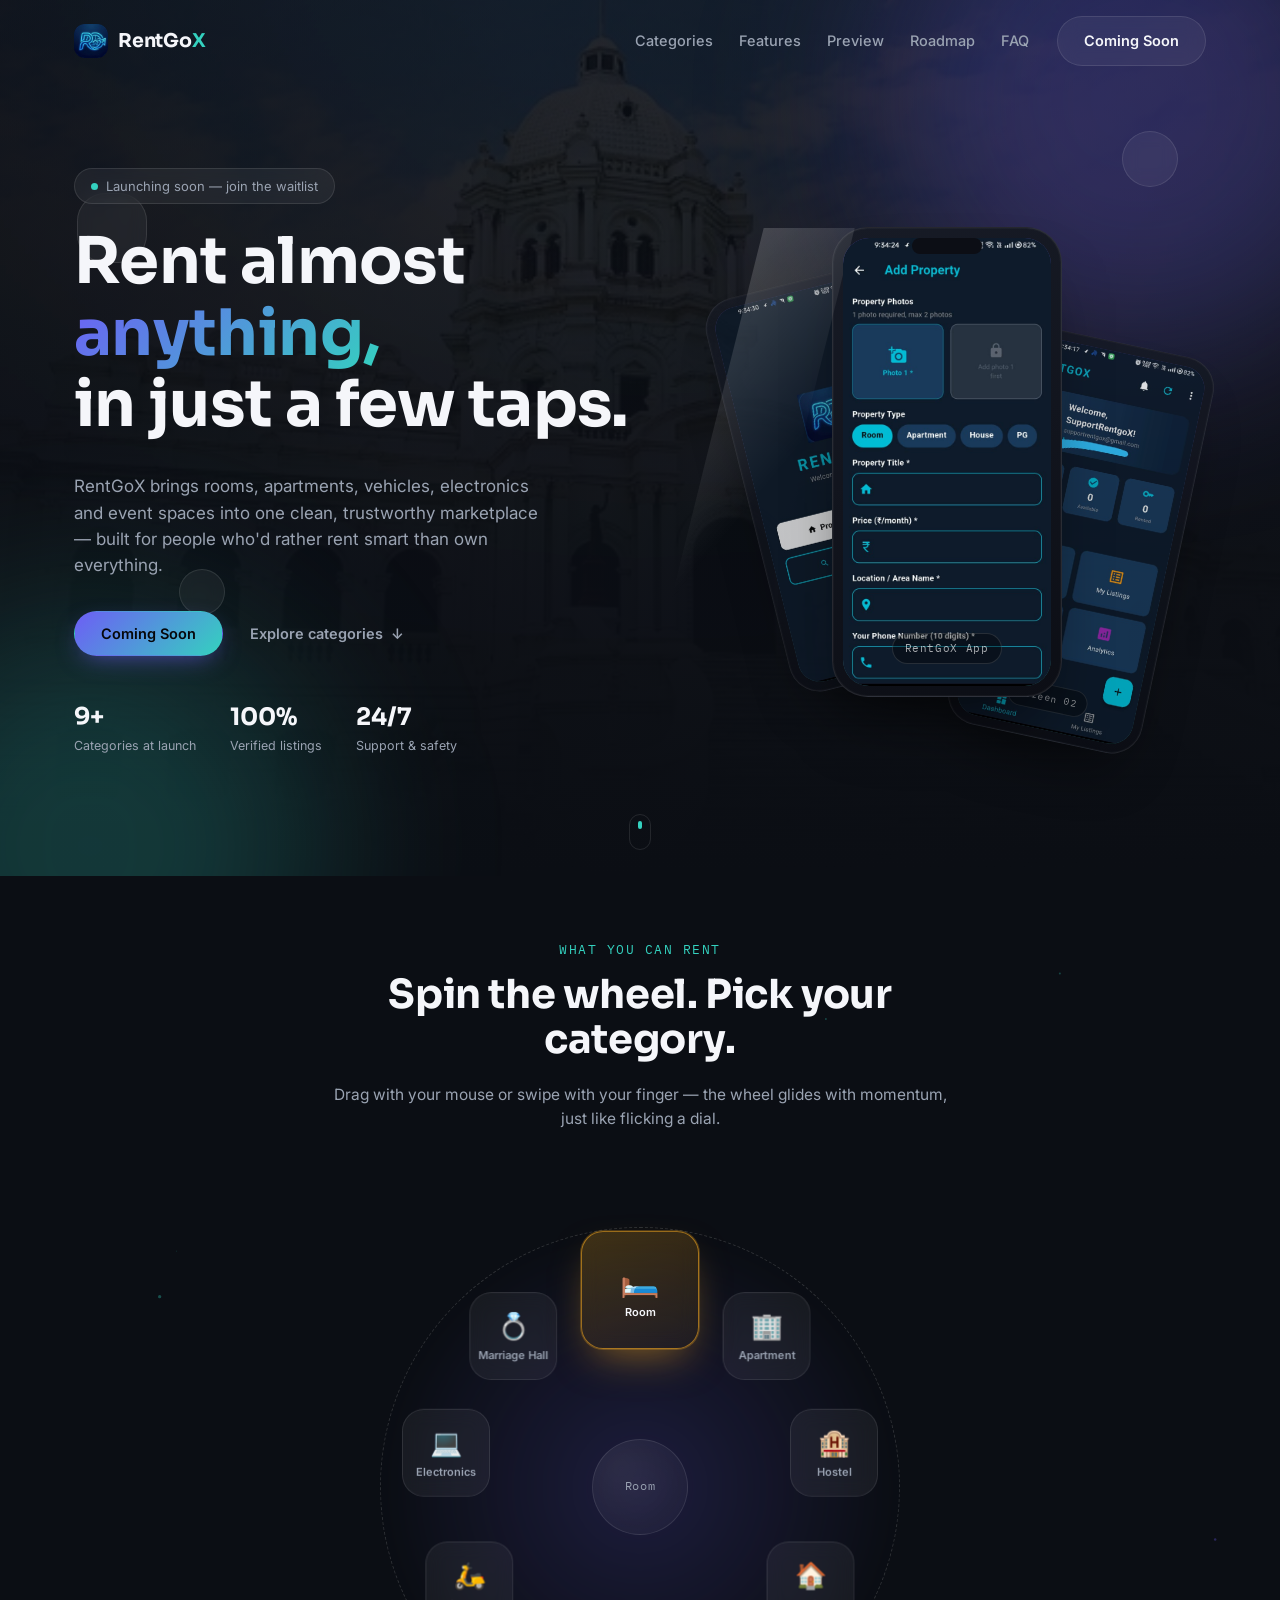
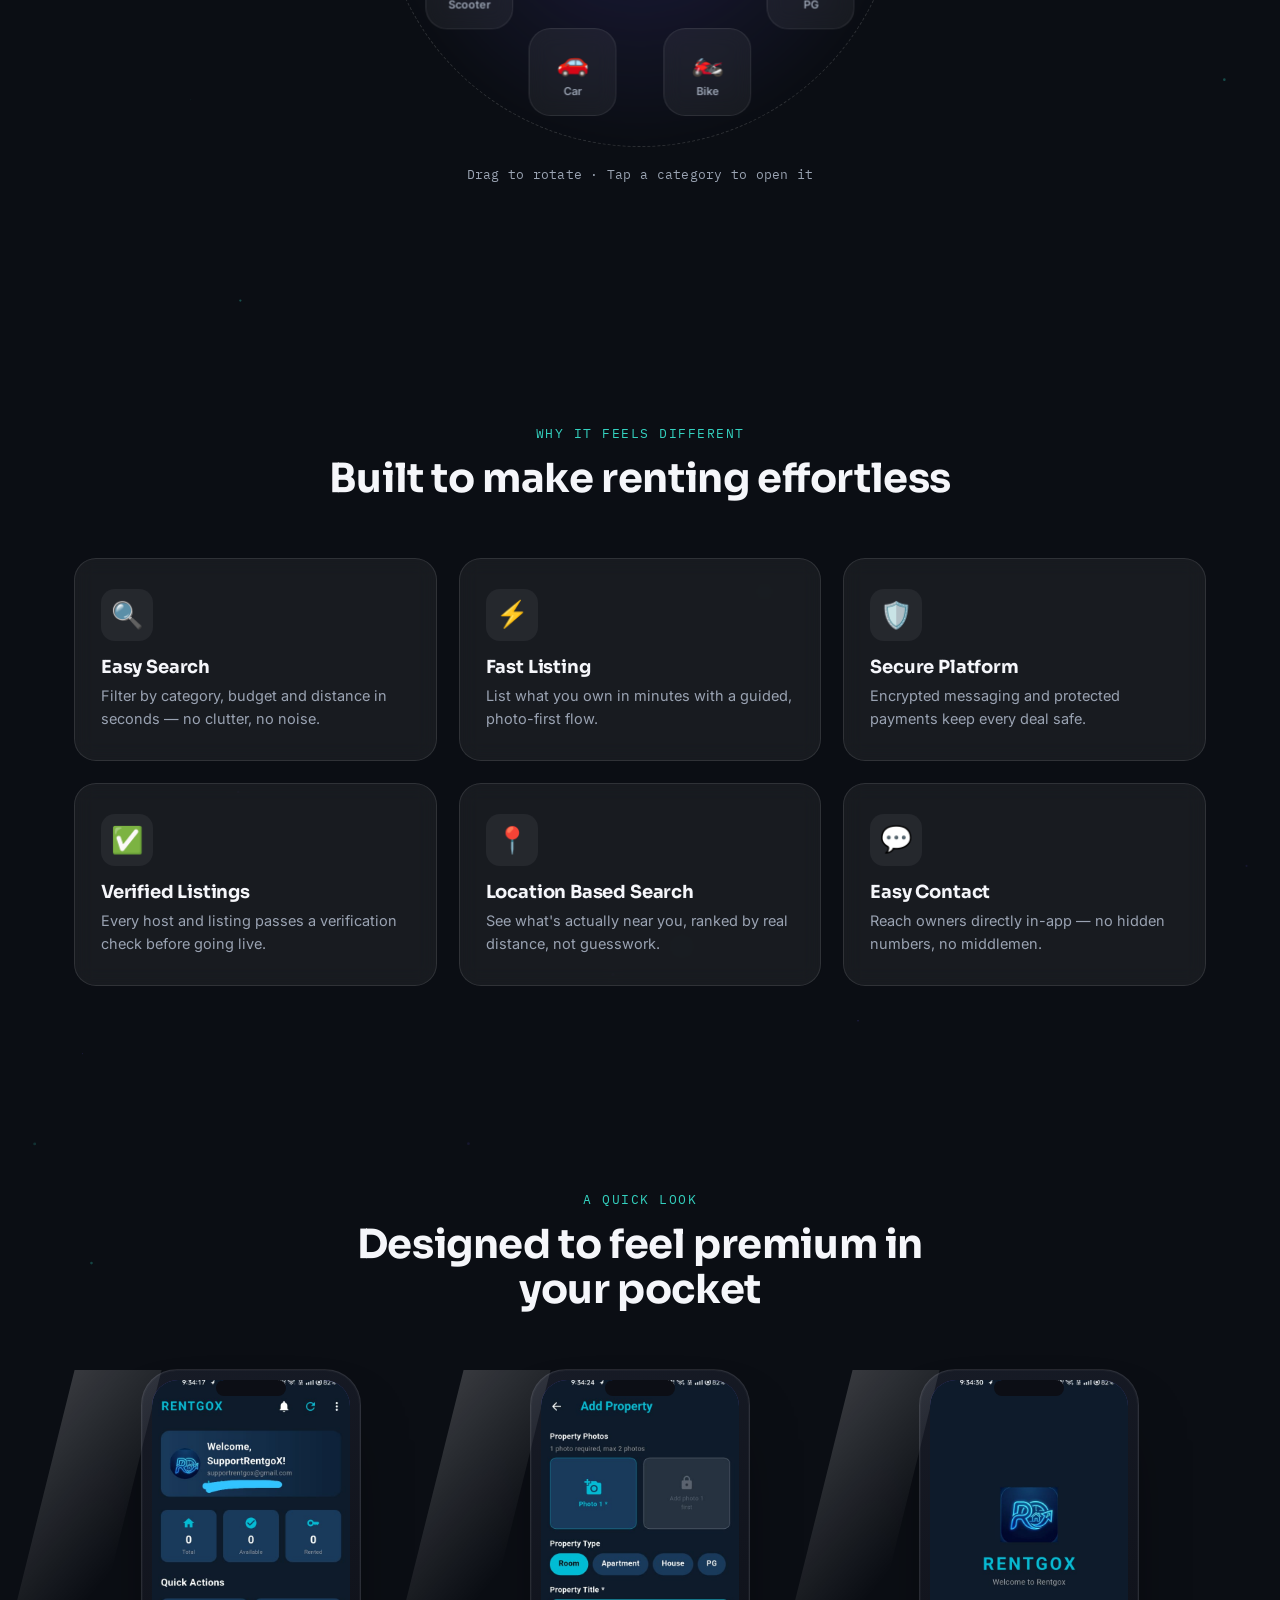
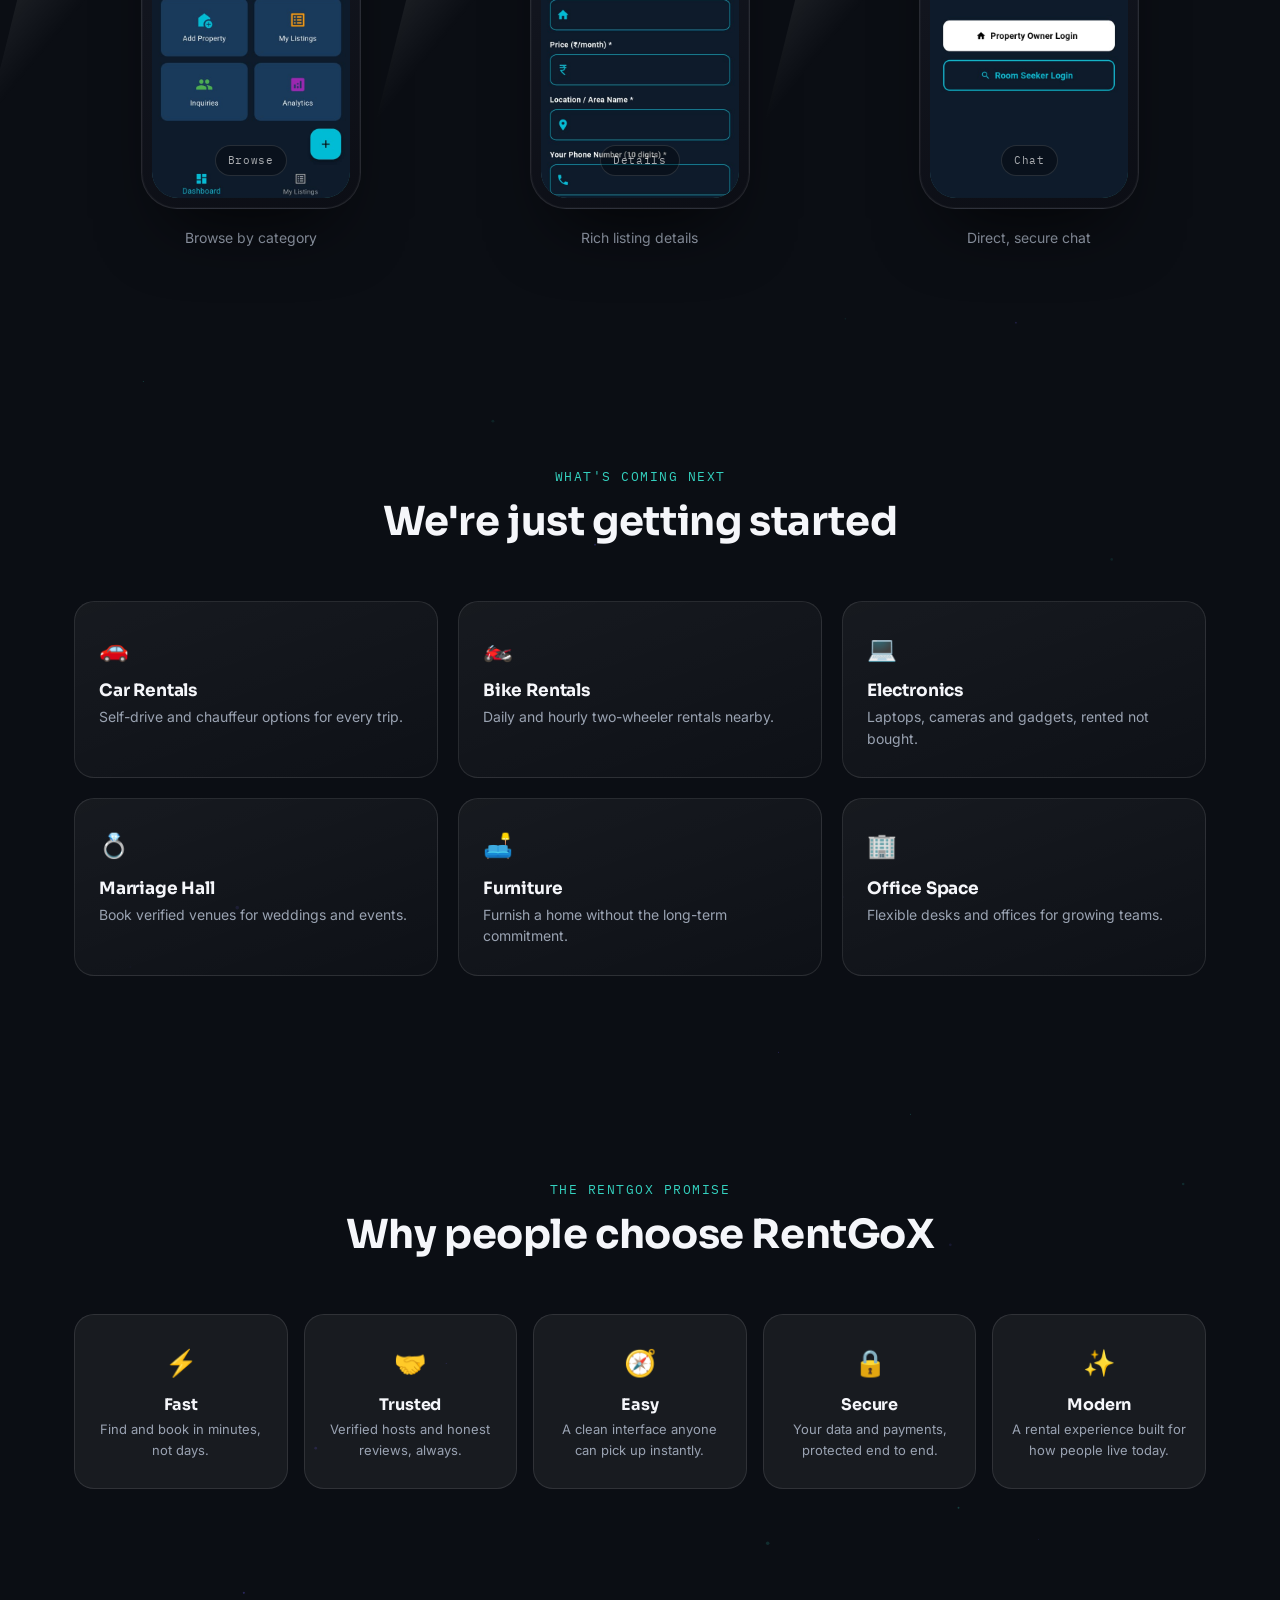
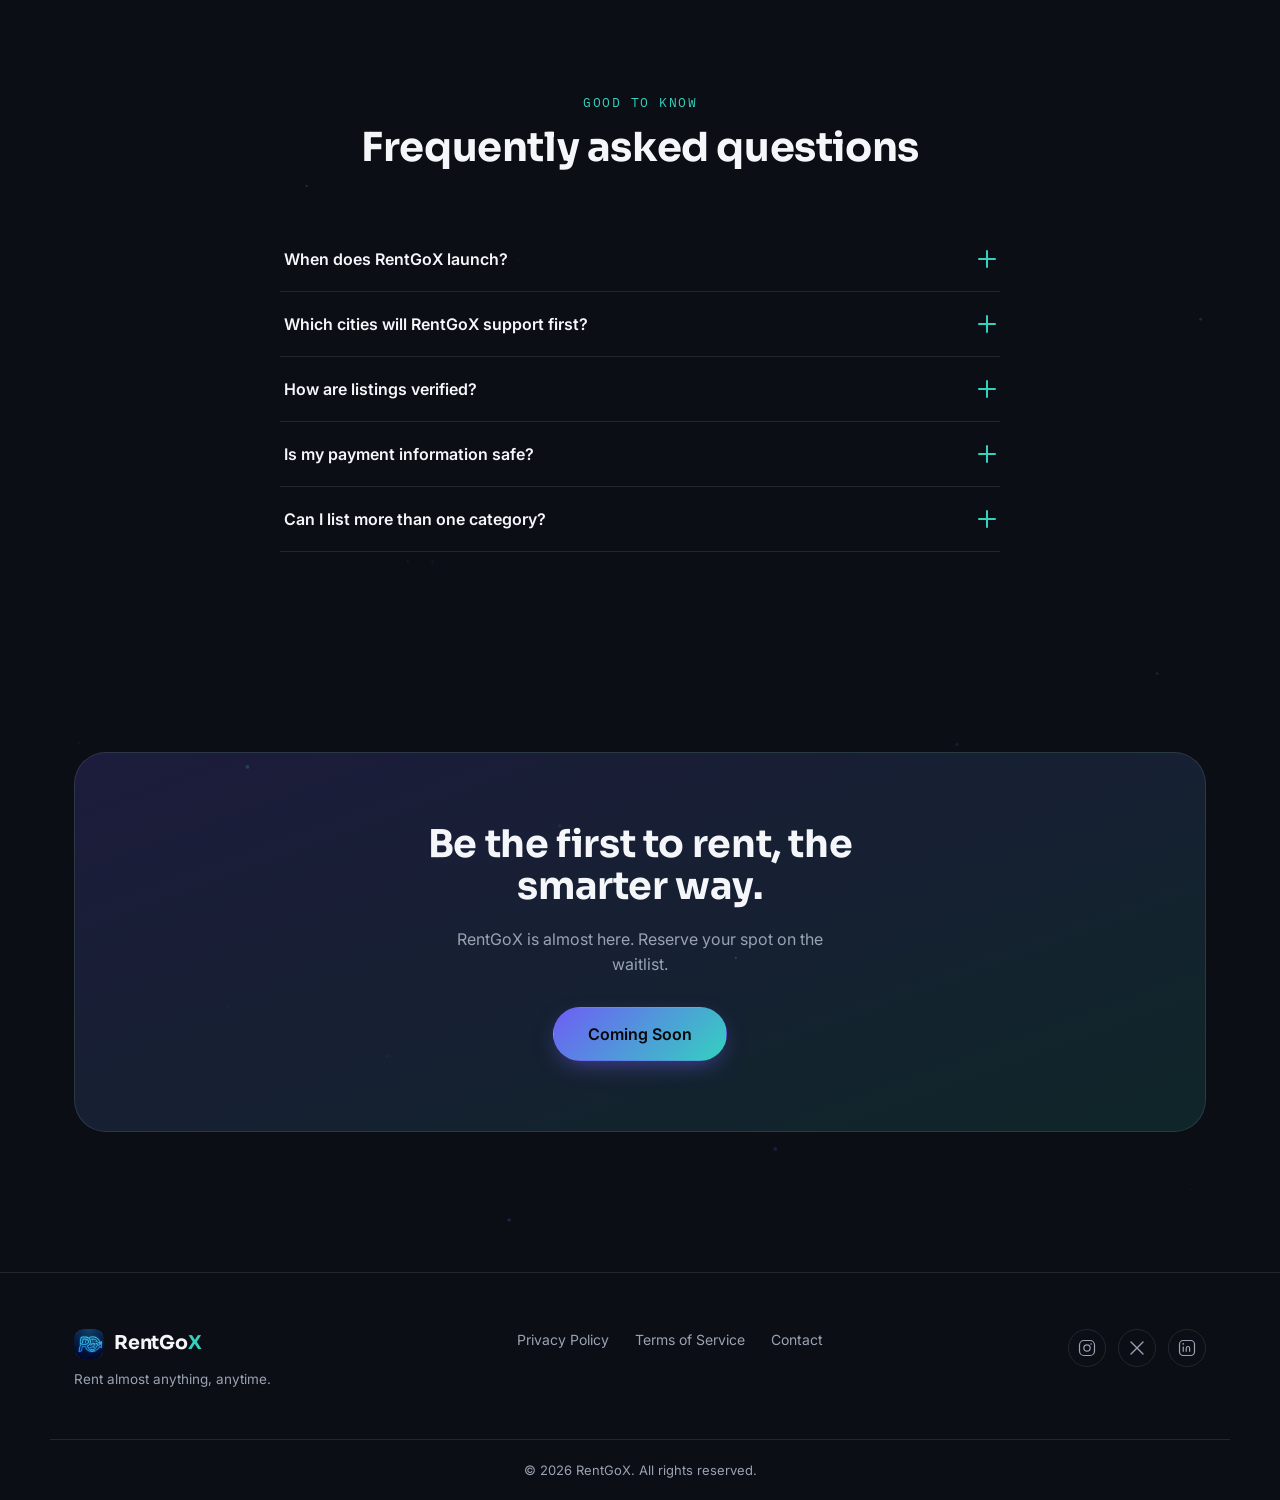
==== index.html @ 6f81a421 "RentGoX website - final version" ====
<!DOCTYPE html>
<html lang="en">
<head>
<meta charset="UTF-8">
<meta name="viewport" content="width=device-width, initial-scale=1.0">
<title>RentGoX — Rent Anything, Anytime</title>
<meta name="description" content="RentGoX is the all-in-one rental marketplace for rooms, apartments, vehicles, electronics and more. Coming soon.">
<meta name="theme-color" content="#0B0E14">

<!-- Open Graph -->
<meta property="og:title" content="RentGoX — Rent Anything, Anytime">
<meta property="og:description" content="One platform to rent rooms, vehicles, electronics and more. Coming soon.">
<meta property="og:type" content="website">

<!-- Fonts -->
<link rel="preconnect" href="https://fonts.googleapis.com">
<link rel="preconnect" href="https://fonts.gstatic.com" crossorigin>
<link href="https://fonts.googleapis.com/css2?family=Sora:wght@400;600;700;800&family=Inter:wght@400;500;600;700&family=IBM+Plex+Mono:wght@400;500&display=swap" rel="stylesheet">

<link rel="stylesheet" href="css/style.css">
</head>
<body>

  <!-- ===================== LOADER ===================== -->
  <div class="loader" id="loader" aria-hidden="true">
    <div class="loader-mark">
      <span class="loader-ring"></span>
      <span class="loader-text">RG</span>
    </div>
  </div>

  <!-- ===================== BACKGROUND CANVAS (particles) ===================== -->
  <canvas id="particle-canvas" aria-hidden="true"></canvas>

  <!-- ===================== NAV ===================== -->
  <header class="site-header" id="site-header">
    <div class="container nav-inner">
      <a href="#top" class="brand" aria-label="RentGoX home">
        <span class="brand-mark">
          <svg viewBox="0 0 40 40" width="34" height="34" role="img" aria-hidden="true">
            <defs>
              <linearGradient id="logoGrad" x1="0" y1="0" x2="1" y2="1">
                <stop offset="0%" stop-color="#6D5EF5"/>
                <stop offset="100%" stop-color="#34D1BF"/>
              </linearGradient>
            </defs>
            <rect x="1" y="1" width="38" height="38" rx="11" fill="url(#logoGrad)"/>
            <path d="M12 27V14.5h6.4c3 0 5 1.7 5 4.4 0 1.9-1 3.3-2.7 4l3.3 4.1h-3.5l-2.9-3.6h-2.5V27H12zm3.1-6.2h3c1.4 0 2.2-.7 2.2-1.9s-.8-1.9-2.2-1.9h-3v3.8z" fill="#0B0E14"/>
          </svg>
          <!-- Drop a file named logo.png in assets/images/ to override this SVG mark -->
          <img src="assets/images/logo.png" alt="RentGoX logo" class="logo-img" onerror="this.style.display='none'">
        </span>
        <span class="brand-name">RentGo<span class="brand-x">X</span></span>
      </a>

      <nav class="main-nav" id="main-nav" aria-label="Primary">
        <a href="#categories">Categories</a>
        <a href="#features">Features</a>
        <a href="#screens">Preview</a>
        <a href="#future">Roadmap</a>
        <a href="#faq">FAQ</a>
      </nav>

      <a href="#hero" class="btn btn-ghost nav-cta"><span>Coming Soon</span></a>

      <button class="nav-toggle" id="nav-toggle" aria-label="Toggle menu" aria-expanded="false">
        <span></span><span></span><span></span>
      </button>
    </div>
  </header>

  <main id="top">

    <!-- ===================== HERO ===================== -->
    <section class="hero" id="hero">
      <!-- Background photo slideshow: drop images at assets/images/hero-bg-1.jpg .. hero-bg-4.jpg -->
      <div class="hero-bg" id="hero-bg">
        <img class="hero-bg-slide is-active" data-slide="0" src="assets/images/hero-bg-1.jpg" alt="" onerror="this.style.display='none'; this.dataset.failed='true';">
        <img class="hero-bg-slide" data-slide="1" src="assets/images/hero-bg-2.jpg" alt="" onerror="this.style.display='none'; this.dataset.failed='true';">
        <img class="hero-bg-slide" data-slide="2" src="assets/images/hero-bg-3.jpg" alt="" onerror="this.style.display='none'; this.dataset.failed='true';">
        <img class="hero-bg-slide" data-slide="3" src="assets/images/hero-bg-4.jpg" alt="" onerror="this.style.display='none'; this.dataset.failed='true';">
      </div>
      <div class="hero-glow hero-glow-a"></div>
      <div class="hero-glow hero-glow-b"></div>
      <div class="floating-shape shape-1" aria-hidden="true"></div>
      <div class="floating-shape shape-2" aria-hidden="true"></div>
      <div class="floating-shape shape-3" aria-hidden="true"></div>

      <div class="container hero-inner">
        <div class="hero-copy reveal" data-reveal="up">
          <div class="eyebrow-pill">
            <span class="dot-live"></span>
            Launching soon &mdash; join the waitlist
          </div>
          <h1 class="hero-title">
            Rent almost <span class="text-gradient">anything,</span><br>
            in just a few taps.
          </h1>
          <p class="hero-sub">
            RentGoX brings rooms, apartments, vehicles, electronics and event
            spaces into one clean, trustworthy marketplace &mdash; built for
            people who'd rather rent smart than own everything.
          </p>
          <div class="hero-actions">
            <button class="btn btn-primary ripple">
              <span>Coming Soon</span>
            </button>
            <a href="#categories" class="btn btn-text">
              Explore categories <span class="arrow">&darr;</span>
            </a>
          </div>

          <div class="hero-stats">
            <div class="stat">
              <span class="stat-num">9+</span>
              <span class="stat-label">Categories at launch</span>
            </div>
            <div class="stat">
              <span class="stat-num">100%</span>
              <span class="stat-label">Verified listings</span>
            </div>
            <div class="stat">
              <span class="stat-num">24/7</span>
              <span class="stat-label">Support &amp; safety</span>
            </div>
          </div>
        </div>

        <div class="hero-visual reveal" data-reveal="zoom">
          <div class="phone-stack">
            <div class="phone-mock phone-back">
              <div class="phone-screen placeholder-screen" data-label="Screen 03">
                <img src="assets/images/hero-3.png" alt="RentGoX app screenshot 3" class="screenshot-img" onerror="this.style.display='none'">
              </div>
            </div>
            <div class="phone-mock phone-front">
              <div class="phone-notch"></div>
              <div class="phone-screen placeholder-screen" data-label="RentGoX App">
                <img src="assets/images/hero-1.png" alt="RentGoX app main screenshot" class="screenshot-img" onerror="this.style.display='none'">
              </div>
              <div class="phone-reflection"></div>
            </div>
            <div class="phone-mock phone-side">
              <div class="phone-screen placeholder-screen" data-label="Screen 02">
                <img src="assets/images/hero-2.png" alt="RentGoX app screenshot 2" class="screenshot-img" onerror="this.style.display='none'">
              </div>
            </div>
          </div>
        </div>
      </div>

      <div class="scroll-cue" aria-hidden="true">
        <span></span>
      </div>
    </section>

    <!-- ===================== CIRCULAR CATEGORY WHEEL ===================== -->
    <section class="wheel-section" id="categories">
      <div class="container">
        <div class="section-head reveal" data-reveal="up">
          <span class="eyebrow">What you can rent</span>
          <h2>Spin the wheel. Pick your category.</h2>
          <p>Drag with your mouse or swipe with your finger &mdash; the wheel
             glides with momentum, just like flicking a dial.</p>
        </div>
      </div>

      <div class="wheel-stage">
        <div class="wheel-glow"></div>
        <div class="wheel-outer" id="wheel-outer">
          <div class="wheel-ring" id="wheel-ring">
            <!-- category items injected by JS -->
          </div>
          <div class="wheel-hub">
            <span id="wheel-hub-label">Drag</span>
          </div>
        </div>
        <p class="wheel-hint">Drag to rotate &middot; Tap a category to open it</p>
      </div>

      <!-- Detail card -->
      <div class="container">
        <div class="category-detail" id="category-detail" aria-live="polite">
          <button class="detail-close" id="detail-close" aria-label="Close">&times;</button>
          <div class="detail-icon" id="detail-icon">🏠</div>
          <div class="detail-body">
            <h3 id="detail-title">Room</h3>
            <p id="detail-desc">Find verified single and shared rooms near you, ready to move in.</p>
            <button class="btn btn-primary ripple btn-sm"><span>Coming Soon</span></button>
          </div>
        </div>
      </div>
    </section>

    <!-- ===================== FEATURES ===================== -->
    <section class="features" id="features">
      <div class="container">
        <div class="section-head reveal" data-reveal="up">
          <span class="eyebrow">Why it feels different</span>
          <h2>Built to make renting effortless</h2>
        </div>

        <div class="feature-grid">
          <div class="feature-card reveal" data-reveal="up" style="--d:0ms">
            <div class="feature-icon">🔍</div>
            <h3>Easy Search</h3>
            <p>Filter by category, budget and distance in seconds &mdash; no clutter, no noise.</p>
          </div>
          <div class="feature-card reveal" data-reveal="up" style="--d:80ms">
            <div class="feature-icon">⚡</div>
            <h3>Fast Listing</h3>
            <p>List what you own in minutes with a guided, photo-first flow.</p>
          </div>
          <div class="feature-card reveal" data-reveal="up" style="--d:160ms">
            <div class="feature-icon">🛡️</div>
            <h3>Secure Platform</h3>
            <p>Encrypted messaging and protected payments keep every deal safe.</p>
          </div>
          <div class="feature-card reveal" data-reveal="up" style="--d:240ms">
            <div class="feature-icon">✅</div>
            <h3>Verified Listings</h3>
            <p>Every host and listing passes a verification check before going live.</p>
          </div>
          <div class="feature-card reveal" data-reveal="up" style="--d:320ms">
            <div class="feature-icon">📍</div>
            <h3>Location Based Search</h3>
            <p>See what's actually near you, ranked by real distance, not guesswork.</p>
          </div>
          <div class="feature-card reveal" data-reveal="up" style="--d:400ms">
            <div class="feature-icon">💬</div>
            <h3>Easy Contact</h3>
            <p>Reach owners directly in-app &mdash; no hidden numbers, no middlemen.</p>
          </div>
        </div>
      </div>
    </section>

    <!-- ===================== SCREENSHOTS ===================== -->
    <section class="screenshots" id="screens">
      <div class="container">
        <div class="section-head reveal" data-reveal="up">
          <span class="eyebrow">A quick look</span>
          <h2>Designed to feel premium in your pocket</h2>
        </div>

        <div class="screens-grid">
          <div class="screen-card reveal" data-reveal="up" style="--d:0ms">
            <div class="phone-mock standalone">
              <div class="phone-notch"></div>
              <div class="phone-screen placeholder-screen" data-label="Browse">
                <img src="assets/images/screen-browse.png" alt="Browse categories screenshot" class="screenshot-img" onerror="this.style.display='none'">
              </div>
              <div class="phone-reflection"></div>
            </div>
            <p>Browse by category</p>
          </div>
          <div class="screen-card reveal" data-reveal="up" style="--d:120ms">
            <div class="phone-mock standalone">
              <div class="phone-notch"></div>
              <div class="phone-screen placeholder-screen" data-label="Details">
                <img src="assets/images/screen-details.png" alt="Listing details screenshot" class="screenshot-img" onerror="this.style.display='none'">
              </div>
              <div class="phone-reflection"></div>
            </div>
            <p>Rich listing details</p>
          </div>
          <div class="screen-card reveal" data-reveal="up" style="--d:240ms">
            <div class="phone-mock standalone">
              <div class="phone-notch"></div>
              <div class="phone-screen placeholder-screen" data-label="Chat">
                <img src="assets/images/screen-chat.png" alt="In-app chat screenshot" class="screenshot-img" onerror="this.style.display='none'">
              </div>
              <div class="phone-reflection"></div>
            </div>
            <p>Direct, secure chat</p>
          </div>
        </div>
      </div>
    </section>

    <!-- ===================== FUTURE SERVICES ===================== -->
    <section class="future" id="future">
      <div class="container">
        <div class="section-head reveal" data-reveal="up">
          <span class="eyebrow">What's coming next</span>
          <h2>We're just getting started</h2>
        </div>

        <div class="future-grid">
          <div class="future-card reveal" data-reveal="up" style="--d:0ms">
            <div class="future-icon">🚗</div>
            <h3>Car Rentals</h3>
            <p>Self-drive and chauffeur options for every trip.</p>
          </div>
          <div class="future-card reveal" data-reveal="up" style="--d:60ms">
            <div class="future-icon">🏍️</div>
            <h3>Bike Rentals</h3>
            <p>Daily and hourly two-wheeler rentals nearby.</p>
          </div>
          <div class="future-card reveal" data-reveal="up" style="--d:120ms">
            <div class="future-icon">💻</div>
            <h3>Electronics</h3>
            <p>Laptops, cameras and gadgets, rented not bought.</p>
          </div>
          <div class="future-card reveal" data-reveal="up" style="--d:180ms">
            <div class="future-icon">💍</div>
            <h3>Marriage Hall</h3>
            <p>Book verified venues for weddings and events.</p>
          </div>
          <div class="future-card reveal" data-reveal="up" style="--d:240ms">
            <div class="future-icon">🛋️</div>
            <h3>Furniture</h3>
            <p>Furnish a home without the long-term commitment.</p>
          </div>
          <div class="future-card reveal" data-reveal="up" style="--d:300ms">
            <div class="future-icon">🏢</div>
            <h3>Office Space</h3>
            <p>Flexible desks and offices for growing teams.</p>
          </div>
        </div>
      </div>
    </section>

    <!-- ===================== WHY CHOOSE ===================== -->
    <section class="why" id="why">
      <div class="container">
        <div class="section-head reveal" data-reveal="up">
          <span class="eyebrow">The RentGoX promise</span>
          <h2>Why people choose RentGoX</h2>
        </div>

        <div class="why-grid">
          <div class="why-card reveal" data-reveal="up" style="--d:0ms">
            <div class="why-icon">⚡</div>
            <h3>Fast</h3>
            <p>Find and book in minutes, not days.</p>
          </div>
          <div class="why-card reveal" data-reveal="up" style="--d:80ms">
            <div class="why-icon">🤝</div>
            <h3>Trusted</h3>
            <p>Verified hosts and honest reviews, always.</p>
          </div>
          <div class="why-card reveal" data-reveal="up" style="--d:160ms">
            <div class="why-icon">🧭</div>
            <h3>Easy</h3>
            <p>A clean interface anyone can pick up instantly.</p>
          </div>
          <div class="why-card reveal" data-reveal="up" style="--d:240ms">
            <div class="why-icon">🔒</div>
            <h3>Secure</h3>
            <p>Your data and payments, protected end to end.</p>
          </div>
          <div class="why-card reveal" data-reveal="up" style="--d:320ms">
            <div class="why-icon">✨</div>
            <h3>Modern</h3>
            <p>A rental experience built for how people live today.</p>
          </div>
        </div>
      </div>
    </section>

    <!-- ===================== FAQ ===================== -->
    <section class="faq" id="faq">
      <div class="container">
        <div class="section-head reveal" data-reveal="up">
          <span class="eyebrow">Good to know</span>
          <h2>Frequently asked questions</h2>
        </div>

        <div class="accordion reveal" data-reveal="up">
          <div class="accordion-item">
            <button class="accordion-trigger" aria-expanded="false">
              <span>When does RentGoX launch?</span>
              <span class="accordion-plus"></span>
            </button>
            <div class="accordion-panel">
              <p>We're finishing the final rounds of testing. Join the waitlist to be first to know the exact launch date.</p>
            </div>
          </div>
          <div class="accordion-item">
            <button class="accordion-trigger" aria-expanded="false">
              <span>Which cities will RentGoX support first?</span>
              <span class="accordion-plus"></span>
            </button>
            <div class="accordion-panel">
              <p>We're starting with a small set of launch cities and expanding quickly based on demand and host coverage.</p>
            </div>
          </div>
          <div class="accordion-item">
            <button class="accordion-trigger" aria-expanded="false">
              <span>How are listings verified?</span>
              <span class="accordion-plus"></span>
            </button>
            <div class="accordion-panel">
              <p>Every host completes an identity check, and listings are reviewed before they appear in search results.</p>
            </div>
          </div>
          <div class="accordion-item">
            <button class="accordion-trigger" aria-expanded="false">
              <span>Is my payment information safe?</span>
              <span class="accordion-plus"></span>
            </button>
            <div class="accordion-panel">
              <p>Yes. Payments are processed through encrypted, PCI-compliant channels &mdash; RentGoX never stores raw card data.</p>
            </div>
          </div>
          <div class="accordion-item">
            <button class="accordion-trigger" aria-expanded="false">
              <span>Can I list more than one category?</span>
              <span class="accordion-plus"></span>
            </button>
            <div class="accordion-panel">
              <p>Absolutely. Hosts can list across multiple categories, from rooms to vehicles, from a single account.</p>
            </div>
          </div>
        </div>
      </div>
    </section>

    <!-- ===================== FINAL CTA ===================== -->
    <section class="final-cta">
      <div class="container">
        <div class="cta-card reveal" data-reveal="zoom">
          <h2>Be the first to rent, the smarter way.</h2>
          <p>RentGoX is almost here. Reserve your spot on the waitlist.</p>
          <button class="btn btn-primary btn-lg ripple"><span>Coming Soon</span></button>
        </div>
      </div>
    </section>

  </main>

  <!-- ===================== FOOTER ===================== -->
  <footer class="site-footer">
    <div class="container footer-inner">
      <div class="footer-brand">
        <a href="#top" class="brand">
          <span class="brand-mark">
            <svg viewBox="0 0 40 40" width="30" height="30" role="img" aria-hidden="true">
              <rect x="1" y="1" width="38" height="38" rx="11" fill="url(#logoGrad)"/>
              <path d="M12 27V14.5h6.4c3 0 5 1.7 5 4.4 0 1.9-1 3.3-2.7 4l3.3 4.1h-3.5l-2.9-3.6h-2.5V27H12zm3.1-6.2h3c1.4 0 2.2-.7 2.2-1.9s-.8-1.9-2.2-1.9h-3v3.8z" fill="#0B0E14"/>
            </svg>
            <img src="assets/images/logo.png" alt="RentGoX logo" class="logo-img" onerror="this.style.display='none'">
          </span>
          <span class="brand-name">RentGo<span class="brand-x">X</span></span>
        </a>
        <p>Rent almost anything, anytime.</p>
      </div>

      <nav class="footer-links" aria-label="Footer">
        <a href="#">Privacy Policy</a>
        <a href="#">Terms of Service</a>
        <a href="#">Contact</a>
      </nav>

      <div class="footer-social" aria-label="Social media">
        <a href="#" aria-label="Instagram" class="social-icon">
          <svg width="18" height="18" viewBox="0 0 24 24" fill="none"><rect x="2" y="2" width="20" height="20" rx="6" stroke="currentColor" stroke-width="1.6"/><circle cx="12" cy="12" r="4.2" stroke="currentColor" stroke-width="1.6"/><circle cx="17.4" cy="6.6" r="1.1" fill="currentColor"/></svg>
        </a>
        <a href="#" aria-label="X / Twitter" class="social-icon">
          <svg width="18" height="18" viewBox="0 0 24 24" fill="none"><path d="M4 4l16 16M20 4L4 20" stroke="currentColor" stroke-width="1.8" stroke-linecap="round"/></svg>
        </a>
        <a href="#" aria-label="LinkedIn" class="social-icon">
          <svg width="18" height="18" viewBox="0 0 24 24" fill="none"><rect x="2" y="2" width="20" height="20" rx="5" stroke="currentColor" stroke-width="1.6"/><line x1="7" y1="10" x2="7" y2="17" stroke="currentColor" stroke-width="1.6"/><circle cx="7" cy="6.5" r="1.1" fill="currentColor"/><path d="M11 17v-4.5c0-1.7 1-2.5 2.3-2.5 1.3 0 2.2.8 2.2 2.5V17" stroke="currentColor" stroke-width="1.6"/></svg>
        </a>
      </div>
    </div>
    <div class="container footer-bottom">
      <p>&copy; <span id="year"></span> RentGoX. All rights reserved.</p>
    </div>
  </footer>

  <script src="js/script.js"></script>
</body>
</html>
---- css/style.css ----
/* =========================================================
   RentGoX — Premium Landing Page Styles
   Palette: ink #0B0E14, glass surfaces, violet→teal gradient,
   amber selection glow. Display font: Sora. Body: Inter.
   Utility/mono: IBM Plex Mono.
   ========================================================= */

:root{
  --ink:            #0B0E14;
  --ink-soft:       #10141d;
  --surface:        rgba(255,255,255,0.055);
  --surface-strong: rgba(255,255,255,0.09);
  --border:         rgba(255,255,255,0.10);
  --text:           #F5F6FA;
  --text-muted:     #9AA3B2;
  --violet:         #6D5EF5;
  --teal:           #34D1BF;
  --amber:          #FFB020;
  --grad-primary:   linear-gradient(135deg, var(--violet) 0%, var(--teal) 100%);
  --grad-radial:    radial-gradient(circle at 30% 20%, rgba(109,94,245,0.35), transparent 60%);

  --font-display: 'Sora', sans-serif;
  --font-body: 'Inter', sans-serif;
  --font-mono: 'IBM Plex Mono', monospace;

  --ease-premium: cubic-bezier(.16,1,.3,1);
  --ease-soft: cubic-bezier(.22,.61,.36,1);

  --container: 1180px;
}

*,*::before,*::after{ box-sizing:border-box; }

html{
  scroll-behavior:smooth;
}

@media (prefers-reduced-motion: reduce){
  html{ scroll-behavior:auto; }
  *{ animation-duration:.001ms !important; animation-iteration-count:1 !important; transition-duration:.001ms !important; }
}

body{
  margin:0;
  background:var(--ink);
  color:var(--text);
  font-family:var(--font-body);
  line-height:1.55;
  -webkit-font-smoothing:antialiased;
  overflow-x:hidden;
}

img,svg{ display:block; max-width:100%; }

a{ color:inherit; text-decoration:none; }

h1,h2,h3{
  font-family:var(--font-display);
  line-height:1.12;
  margin:0 0 .5em;
  letter-spacing:-0.01em;
}

p{ margin:0 0 1em; color:var(--text-muted); }

.container{
  max-width:var(--container);
  margin:0 auto;
  padding:0 24px;
}

.text-gradient{
  background:var(--grad-primary);
  -webkit-background-clip:text;
  background-clip:text;
  color:transparent;
}

/* =========================== LOADER =========================== */
.loader{
  position:fixed; inset:0; z-index:9999;
  background:var(--ink);
  display:flex; align-items:center; justify-content:center;
  transition:opacity .6s var(--ease-premium), visibility .6s;
}
.loader.is-hidden{ opacity:0; visibility:hidden; pointer-events:none; }
.loader-mark{ position:relative; width:74px; height:74px; display:flex; align-items:center; justify-content:center; }
.loader-ring{
  position:absolute; inset:0;
  border-radius:50%;
  border:2px solid rgba(255,255,255,.12);
  border-top-color:var(--teal);
  border-right-color:var(--violet);
  animation:spin 1s linear infinite;
}
.loader-text{
  font-family:var(--font-display); font-weight:700; font-size:18px;
  background:var(--grad-primary); -webkit-background-clip:text; background-clip:text; color:transparent;
}
@keyframes spin{ to{ transform:rotate(360deg); } }

/* =========================== PARTICLE CANVAS =========================== */
#particle-canvas{
  position:fixed; inset:0; z-index:0;
  pointer-events:none;
  opacity:.55;
}

/* =========================== HEADER =========================== */
.site-header{
  position:fixed; top:0; left:0; right:0; z-index:500;
  padding:16px 0;
  transition:background .35s var(--ease-soft), backdrop-filter .35s, box-shadow .35s, padding .35s;
}
.site-header.scrolled{
  background:rgba(11,14,20,0.7);
  backdrop-filter:blur(16px) saturate(150%);
  -webkit-backdrop-filter:blur(16px) saturate(150%);
  border-bottom:1px solid var(--border);
  padding:10px 0;
  box-shadow:0 10px 30px -20px rgba(0,0,0,.6);
}
.nav-inner{ display:flex; align-items:center; gap:28px; }
.brand{ display:flex; align-items:center; gap:10px; margin-right:auto; }
.brand-mark{ position:relative; display:inline-flex; }
.logo-img{
  position:absolute; inset:0; width:100%; height:100%;
  object-fit:cover; border-radius:11px;
}
.brand-name{ font-family:var(--font-display); font-weight:700; font-size:19px; letter-spacing:-0.01em; }
.brand-x{ color:var(--teal); }
.main-nav{ display:flex; gap:26px; }
.main-nav a{
  font-size:14.5px; font-weight:500; color:var(--text-muted);
  position:relative; padding:4px 0; transition:color .25s;
}
.main-nav a::after{
  content:''; position:absolute; left:0; right:100%; bottom:-2px; height:1px;
  background:var(--grad-primary); transition:right .3s var(--ease-soft);
}
.main-nav a:hover{ color:var(--text); }
.main-nav a:hover::after{ right:0; }

.nav-cta{ display:inline-flex; }
.nav-toggle{ display:none; background:none; border:0; width:36px; height:30px; flex-direction:column; justify-content:space-between; cursor:pointer; padding:4px 0; }
.nav-toggle span{ display:block; height:2px; background:var(--text); border-radius:2px; transition:transform .3s var(--ease-soft), opacity .3s; }

/* =========================== BUTTONS =========================== */
.btn{
  --pad-y:13px; --pad-x:26px;
  display:inline-flex; align-items:center; justify-content:center; gap:8px;
  padding:var(--pad-y) var(--pad-x);
  border-radius:999px;
  font-family:var(--font-body); font-weight:600; font-size:14.5px;
  border:1px solid transparent; cursor:pointer;
  position:relative; overflow:hidden; isolation:isolate;
  transition:transform .35s var(--ease-premium), box-shadow .35s var(--ease-premium), background .3s, border-color .3s;
  white-space:nowrap;
}
.btn span{ position:relative; z-index:1; }
.btn-primary{
  background:var(--grad-primary); color:#06070a;
  box-shadow:0 8px 24px -8px rgba(109,94,245,.65);
}
.btn-primary:hover{ transform:translateY(-2px); box-shadow:0 14px 32px -10px rgba(52,209,191,.55); }
.btn-lg{ --pad-y:16px; --pad-x:34px; font-size:16px; }
.btn-sm{ --pad-y:10px; --pad-x:20px; font-size:13.5px; margin-top:6px; }
.btn-ghost{
  background:var(--surface); color:var(--text); border-color:var(--border);
  backdrop-filter:blur(10px);
}
.btn-ghost:hover{ background:var(--surface-strong); transform:translateY(-2px); }
.btn-text{ color:var(--text-muted); font-weight:600; padding:13px 4px; }
.btn-text .arrow{ display:inline-block; transition:transform .3s var(--ease-soft); }
.btn-text:hover{ color:var(--text); }
.btn-text:hover .arrow{ transform:translateY(3px); }

/* ripple */
.ripple{ }
.ripple .ripple-dot{
  position:absolute; border-radius:50%;
  background:rgba(255,255,255,.5);
  transform:scale(0); animation:rippleAnim .6s ease-out forwards;
  pointer-events:none; z-index:0;
}
@keyframes rippleAnim{ to{ transform:scale(2.6); opacity:0; } }

/* =========================== REVEAL ANIMATIONS =========================== */
.reveal{ opacity:0; transition:opacity .8s var(--ease-premium), transform .8s var(--ease-premium); transition-delay:var(--d,0ms); }
.reveal[data-reveal="up"]{ transform:translateY(36px); }
.reveal[data-reveal="zoom"]{ transform:scale(.92); }
.reveal.is-visible{ opacity:1; transform:none; }

/* =========================== HERO =========================== */
.hero{
  position:relative; z-index:1;
  padding:168px 0 120px;
  overflow:hidden;
}
.hero-bg{
  position:absolute; inset:0; z-index:-3;
  overflow:hidden;
}
.hero-bg-slide{
  position:absolute; inset:0;
  width:100%; height:100%;
  object-fit:cover;
  object-position:center 30%;
  opacity:0;
  filter:saturate(85%) contrast(1.05);
  transition:opacity 1.8s ease-in-out;
}
.hero-bg-slide.is-active{ opacity:.28; }
.hero-bg::after{
  content:'';
  position:absolute; inset:0;
  background:
    linear-gradient(180deg, rgba(11,14,20,.45) 0%, rgba(11,14,20,.82) 60%, var(--ink) 100%),
    radial-gradient(circle at 50% 25%, rgba(11,14,20,.15), rgba(11,14,20,.7) 75%);
}
.hero-glow{ position:absolute; border-radius:50%; filter:blur(90px); pointer-events:none; z-index:-1; }
.hero-glow-a{ width:520px; height:520px; background:rgba(109,94,245,.28); top:-160px; right:-120px; }
.hero-glow-b{ width:460px; height:460px; background:rgba(52,209,191,.22); bottom:-200px; left:-140px; }

.floating-shape{
  position:absolute; border-radius:28px;
  background:var(--surface); border:1px solid var(--border);
  backdrop-filter:blur(8px);
  animation:floatY 7s ease-in-out infinite;
  z-index:-1;
}
.shape-1{ width:70px; height:70px; top:22%; left:6%; animation-delay:0s; }
.shape-2{ width:46px; height:46px; top:65%; left:14%; border-radius:50%; animation-delay:1.4s; }
.shape-3{ width:56px; height:56px; top:15%; right:8%; animation-delay:2.6s; }
@keyframes floatY{ 0%,100%{ transform:translateY(0) rotate(0); } 50%{ transform:translateY(-22px) rotate(8deg); } }

.hero-inner{ display:grid; grid-template-columns:1.05fr .95fr; gap:40px; align-items:center; }

.eyebrow-pill{
  display:inline-flex; align-items:center; gap:8px;
  background:var(--surface); border:1px solid var(--border);
  padding:7px 16px; border-radius:999px; font-size:13px; color:var(--text-muted);
  margin-bottom:22px; backdrop-filter:blur(10px);
}
.dot-live{ width:7px; height:7px; border-radius:50%; background:var(--teal); box-shadow:0 0 0 0 rgba(52,209,191,.6); animation:pulseDot 2s infinite; }
@keyframes pulseDot{ 0%{ box-shadow:0 0 0 0 rgba(52,209,191,.55); } 70%{ box-shadow:0 0 0 8px rgba(52,209,191,0); } 100%{ box-shadow:0 0 0 0 rgba(52,209,191,0); } }

.hero-title{ font-size:clamp(38px, 5.4vw, 64px); font-weight:700; }
.hero-sub{ font-size:17px; max-width:480px; }

.hero-actions{ display:flex; align-items:center; gap:22px; margin:30px 0 40px; flex-wrap:wrap; }

.hero-stats{ display:flex; gap:34px; flex-wrap:wrap; }
.stat{ display:flex; flex-direction:column; }
.stat-num{ font-family:var(--font-display); font-size:24px; font-weight:700; }
.stat-label{ font-size:12.5px; color:var(--text-muted); }

/* --- phone mockups --- */
.hero-visual{ position:relative; height:520px; }
.phone-stack{ position:relative; width:100%; height:100%; }
.phone-mock{
  position:absolute;
  width:230px; height:470px;
  border-radius:36px;
  background:linear-gradient(160deg, #171b26, #0c0e15);
  border:1px solid var(--border);
  box-shadow:0 40px 70px -30px rgba(0,0,0,.7), inset 0 0 0 1px rgba(255,255,255,.03);
  padding:10px;
  animation:floatPhone 6s ease-in-out infinite;
}
.phone-front{ left:50%; top:50%; transform:translate(-50%,-50%); z-index:3; animation-delay:0s; }
.phone-back{ left:8%; top:8%; transform:rotate(-14deg) scale(.86); z-index:1; opacity:.75; animation-delay:1.2s; }
.phone-side{ right:2%; top:20%; transform:rotate(12deg) scale(.86); z-index:2; opacity:.85; animation-delay:2.4s; }
@keyframes floatPhone{ 0%,100%{ transform: var(--float-base, translate(-50%,-50%)) translateY(0); } 50%{ transform: var(--float-base, translate(-50%,-50%)) translateY(-16px); } }
.phone-back{ --float-base: rotate(-14deg) scale(.86); }
.phone-side{ --float-base: rotate(12deg) scale(.86); }

.phone-notch{ position:absolute; top:10px; left:50%; transform:translateX(-50%); width:70px; height:16px; background:#0c0e15; border-radius:10px; z-index:2; }
.phone-screen{
  width:100%; height:100%; border-radius:26px;
  background:
    linear-gradient(160deg, rgba(109,94,245,.35), rgba(52,209,191,.28)),
    linear-gradient(#141826,#141826);
  position:relative; overflow:hidden;
  display:flex; align-items:flex-end; justify-content:center;
  padding-bottom:22px;
}
.screenshot-img{
  position:absolute; inset:0; z-index:1;
  width:100%; height:100%;
  object-fit:cover; border-radius:26px;
}
.placeholder-screen::before{
  content:attr(data-label);
  position:relative; z-index:2;
  font-family:var(--font-mono); font-size:11px; letter-spacing:.06em;
  color:rgba(255,255,255,.65);
  background:rgba(0,0,0,.35);
  padding:6px 12px; border-radius:999px; border:1px solid rgba(255,255,255,.12);
}
.placeholder-screen::after{
  content:''; position:absolute; inset:0;
  background-image:
    repeating-linear-gradient(0deg, rgba(255,255,255,.04) 0 1px, transparent 1px 26px),
    repeating-linear-gradient(90deg, rgba(255,255,255,.04) 0 1px, transparent 1px 26px);
}
.phone-reflection{
  position:absolute; top:0; left:0; width:40%; height:100%;
  background:linear-gradient(120deg, rgba(255,255,255,.18), transparent 60%);
  transform:skewX(-14deg) translateX(-140%);
  transition:transform .9s var(--ease-premium);
  pointer-events:none;
}
.phone-mock:hover .phone-reflection{ transform:skewX(-14deg) translateX(220%); }
.phone-mock:hover{ animation-play-state:paused; }
.phone-mock.standalone{ position:relative; width:220px; height:440px; margin:0 auto; transition:transform .45s var(--ease-premium); }
.phone-mock.standalone:hover{ transform:translateY(-10px) scale(1.02); }

.scroll-cue{ position:absolute; left:50%; bottom:26px; transform:translateX(-50%); width:22px; height:36px; border:1.5px solid var(--border); border-radius:14px; }
.scroll-cue span{ position:absolute; left:50%; top:6px; width:4px; height:8px; border-radius:2px; background:var(--teal); transform:translateX(-50%); animation:scrollCue 1.8s infinite; }
@keyframes scrollCue{ 0%{ opacity:1; top:6px; } 80%{ opacity:0; top:18px; } 100%{ opacity:0; top:6px; } }

/* =========================== SECTION HEAD =========================== */
.section-head{ text-align:center; max-width:640px; margin:0 auto 56px; }
.eyebrow{ display:inline-block; font-family:var(--font-mono); font-size:12.5px; letter-spacing:.12em; text-transform:uppercase; color:var(--teal); margin-bottom:14px; }
.section-head h2{ font-size:clamp(28px,3.6vw,40px); }
.section-head p{ font-size:15.5px; }

section{ position:relative; z-index:1; padding:100px 0; }

/* =========================== WHEEL SECTION =========================== */
.wheel-section{ padding-top:60px; padding-bottom:60px; }
.wheel-stage{
  position:relative; display:flex; flex-direction:column; align-items:center;
  padding:40px 0 20px;
  touch-action:pan-y;
}
.wheel-glow{
  position:absolute; width:520px; height:520px; border-radius:50%;
  background:radial-gradient(circle, rgba(109,94,245,.18), transparent 70%);
  filter:blur(10px); pointer-events:none;
}
.wheel-outer{
  position:relative; width:min(520px, 90vw); height:min(520px, 90vw);
  border-radius:50%;
  border:1px dashed rgba(255,255,255,.14);
  display:flex; align-items:center; justify-content:center;
  cursor:grab;
  user-select:none;
}
.wheel-outer.is-dragging{ cursor:grabbing; }
.wheel-ring{ position:absolute; inset:0; will-change:transform; }

.wheel-item{
  position:absolute; top:50%; left:50%;
  width:88px; height:88px; margin:-44px 0 0 -44px;
  border-radius:22px;
  background:var(--surface);
  border:1px solid var(--border);
  backdrop-filter:blur(10px);
  display:flex; flex-direction:column; align-items:center; justify-content:center;
  gap:6px;
  font-size:26px;
  color:var(--text-muted);
  cursor:pointer;
  transition:transform .5s var(--ease-premium), box-shadow .5s var(--ease-premium), background .4s, color .4s, border-color .4s;
}
.wheel-item span{ font-family:var(--font-body); font-size:11px; font-weight:600; color:inherit; }
.wheel-item.is-front{
  width:118px; height:118px; margin:-59px 0 0 -59px;
  background:linear-gradient(160deg, rgba(255,176,32,.22), rgba(255,176,32,.06));
  border-color:rgba(255,176,32,.55);
  color:var(--text);
  box-shadow:0 0 0 1px rgba(255,176,32,.25), 0 18px 40px -14px rgba(255,176,32,.5);
  font-size:32px;
  animation:frontFloat 2.6s ease-in-out infinite;
  z-index:5;
}
@keyframes frontFloat{ 0%,100%{ margin-top:-59px; } 50%{ margin-top:-69px; } }
.wheel-hub{
  position:relative; width:96px; height:96px; border-radius:50%;
  background:radial-gradient(circle at 30% 30%, rgba(255,255,255,.08), rgba(255,255,255,.02));
  border:1px solid var(--border);
  display:flex; align-items:center; justify-content:center;
  font-family:var(--font-mono); font-size:12px; color:var(--text-muted); letter-spacing:.06em;
  pointer-events:none;
  z-index:2;
}
.wheel-hint{ margin-top:18px; font-size:13px; color:var(--text-muted); font-family:var(--font-mono); letter-spacing:.02em; }

/* detail card */
.category-detail{
  max-width:640px; margin:40px auto 0;
  background:var(--surface);
  border:1px solid var(--border);
  border-radius:28px;
  padding:0;
  max-height:0; opacity:0; overflow:hidden;
  transition:max-height .55s var(--ease-premium), opacity .4s var(--ease-premium), padding .55s var(--ease-premium);
  backdrop-filter:blur(16px);
  position:relative;
}
.category-detail.is-open{
  max-height:320px; opacity:1; padding:36px;
}
.detail-close{
  position:absolute; top:16px; right:16px;
  width:32px; height:32px; border-radius:50%;
  background:rgba(255,255,255,.06); border:1px solid var(--border); color:var(--text);
  font-size:18px; line-height:1; cursor:pointer;
  display:flex; align-items:center; justify-content:center;
  transition:background .25s;
}
.detail-close:hover{ background:rgba(255,255,255,.14); }
.detail-icon{
  width:70px; height:70px; border-radius:20px; font-size:32px;
  display:flex; align-items:center; justify-content:center;
  background:linear-gradient(160deg, rgba(255,176,32,.24), rgba(255,176,32,.05));
  border:1px solid rgba(255,176,32,.35);
  margin-bottom:18px;
}
.detail-body h3{ font-size:24px; margin-bottom:8px; }

/* =========================== FEATURES =========================== */
.feature-grid{ display:grid; grid-template-columns:repeat(3, 1fr); gap:22px; }
.feature-card{
  background:var(--surface); border:1px solid var(--border); border-radius:22px;
  padding:30px 26px; backdrop-filter:blur(10px);
  transition:transform .45s var(--ease-premium), border-color .4s, background .4s, box-shadow .45s;
}
.feature-card:hover{
  transform:translateY(-8px);
  border-color:rgba(52,209,191,.4);
  box-shadow:0 22px 46px -22px rgba(52,209,191,.35);
  background:var(--surface-strong);
}
.feature-icon{ font-size:26px; margin-bottom:16px; width:52px; height:52px; border-radius:14px; background:rgba(255,255,255,.06); display:flex; align-items:center; justify-content:center; }
.feature-card h3{ font-size:18px; margin-bottom:8px; }
.feature-card p{ font-size:14.5px; margin:0; }

/* =========================== SCREENSHOTS =========================== */
.screens-grid{ display:grid; grid-template-columns:repeat(3,1fr); gap:36px; text-align:center; }
.screen-card p{ margin-top:18px; font-size:14px; color:var(--text-muted); }

/* =========================== FUTURE =========================== */
.future-grid{ display:grid; grid-template-columns:repeat(3,1fr); gap:20px; }
.future-card{
  padding:28px 24px; border-radius:20px;
  background:linear-gradient(160deg, rgba(255,255,255,.05), rgba(255,255,255,.015));
  border:1px solid var(--border);
  transition:transform .4s var(--ease-premium), border-color .4s, box-shadow .4s;
  position:relative; overflow:hidden;
}
.future-card::before{
  content:''; position:absolute; inset:0; opacity:0;
  background:var(--grad-radial);
  transition:opacity .4s;
}
.future-card:hover{ transform:translateY(-6px) scale(1.015); border-color:rgba(109,94,245,.4); box-shadow:0 20px 40px -22px rgba(109,94,245,.4); }
.future-card:hover::before{ opacity:1; }
.future-icon{ font-size:24px; margin-bottom:14px; }
.future-card h3{ font-size:17px; margin-bottom:6px; position:relative; }
.future-card p{ font-size:14px; margin:0; position:relative; }

/* =========================== WHY CHOOSE =========================== */
.why-grid{ display:grid; grid-template-columns:repeat(5,1fr); gap:16px; }
.why-card{
  text-align:center; padding:28px 16px; border-radius:20px;
  background:var(--surface); border:1px solid var(--border);
  transition:transform .4s var(--ease-premium), background .4s;
}
.why-card:hover{ transform:translateY(-6px); background:var(--surface-strong); }
.why-icon{ font-size:26px; margin-bottom:12px; }
.why-card h3{ font-size:16px; margin-bottom:6px; }
.why-card p{ font-size:13px; margin:0; }

/* =========================== FAQ / ACCORDION =========================== */
.accordion{ max-width:720px; margin:0 auto; }
.accordion-item{ border-bottom:1px solid var(--border); }
.accordion-trigger{
  width:100%; display:flex; align-items:center; justify-content:space-between;
  background:none; border:0; color:var(--text); font-family:var(--font-body);
  font-size:16px; font-weight:600; padding:22px 4px; cursor:pointer; text-align:left;
}
.accordion-plus{ position:relative; width:18px; height:18px; flex:none; margin-left:16px; }
.accordion-plus::before, .accordion-plus::after{
  content:''; position:absolute; background:var(--teal); border-radius:2px;
  transition:transform .35s var(--ease-premium);
}
.accordion-plus::before{ width:100%; height:2px; top:50%; left:0; transform:translateY(-50%); }
.accordion-plus::after{ width:2px; height:100%; left:50%; top:0; transform:translateX(-50%); }
.accordion-item.is-open .accordion-plus::after{ transform:translateX(-50%) rotate(90deg); opacity:0; }
.accordion-panel{ max-height:0; overflow:hidden; transition:max-height .5s var(--ease-premium); }
.accordion-item.is-open .accordion-panel{ max-height:200px; }
.accordion-panel p{ padding:0 4px 22px; font-size:14.5px; }

/* =========================== FINAL CTA =========================== */
.final-cta{ padding-bottom:140px; }
.cta-card{
  text-align:center; border-radius:32px; padding:70px 32px;
  background:linear-gradient(160deg, rgba(109,94,245,.18), rgba(52,209,191,.12));
  border:1px solid var(--border);
  position:relative; overflow:hidden;
}
.cta-card h2{ font-size:clamp(26px,3.6vw,38px); max-width:560px; margin-left:auto; margin-right:auto; }
.cta-card p{ max-width:420px; margin:0 auto 30px; }

/* =========================== FOOTER =========================== */
.site-footer{ position:relative; z-index:1; border-top:1px solid var(--border); padding:56px 0 0; }
.footer-inner{ display:flex; justify-content:space-between; align-items:flex-start; flex-wrap:wrap; gap:30px; padding-bottom:36px; }
.footer-brand p{ margin-top:10px; font-size:13.5px; }
.footer-links{ display:flex; gap:26px; }
.footer-links a{ font-size:14px; color:var(--text-muted); transition:color .25s; }
.footer-links a:hover{ color:var(--text); }
.footer-social{ display:flex; gap:12px; }
.social-icon{
  width:38px; height:38px; border-radius:50%; border:1px solid var(--border);
  display:flex; align-items:center; justify-content:center; color:var(--text-muted);
  transition:color .25s, border-color .25s, transform .3s var(--ease-premium);
}
.social-icon:hover{ color:var(--teal); border-color:var(--teal); transform:translateY(-3px); }
.footer-bottom{ border-top:1px solid var(--border); padding:20px 24px; text-align:center; }
.footer-bottom p{ margin:0; font-size:13px; }

/* =========================== RESPONSIVE =========================== */
@media (max-width: 980px){
  .hero-inner{ grid-template-columns:1fr; }
  .hero-visual{ height:420px; order:-1; }
  .feature-grid, .screens-grid, .future-grid{ grid-template-columns:repeat(2,1fr); }
  .why-grid{ grid-template-columns:repeat(3,1fr); }
}

@media (max-width: 760px){
  .main-nav{ position:fixed; top:64px; left:16px; right:16px; flex-direction:column;
    background:rgba(11,14,20,.92); backdrop-filter:blur(18px);
    border:1px solid var(--border); border-radius:20px; padding:14px 20px;
    gap:2px; transform:translateY(-14px); opacity:0; pointer-events:none; transition:all .3s var(--ease-premium);
  }
  .main-nav.is-open{ transform:translateY(0); opacity:1; pointer-events:auto; }
  .main-nav a{ padding:12px 0; border-bottom:1px solid var(--border); }
  .main-nav a:last-child{ border-bottom:0; }
  .nav-cta{ display:none; }
  .nav-toggle{ display:flex; }
  .hero{ padding-top:130px; }
  .why-grid{ grid-template-columns:repeat(2,1fr); }
}

@media (max-width: 620px){
  .feature-grid, .screens-grid, .future-grid, .why-grid{ grid-template-columns:1fr; }
  .hero-stats{ gap:22px; }
  .wheel-item{ width:66px; height:66px; margin:-33px 0 0 -33px; font-size:20px; }
  .wheel-item span{ font-size:9.5px; }
  .wheel-item.is-front{ width:92px; height:92px; margin:-46px 0 0 -46px; font-size:26px; }
  @keyframes frontFloat{ 0%,100%{ margin-top:-46px; } 50%{ margin-top:-54px; } }
  .category-detail.is-open{ padding:26px; }
}
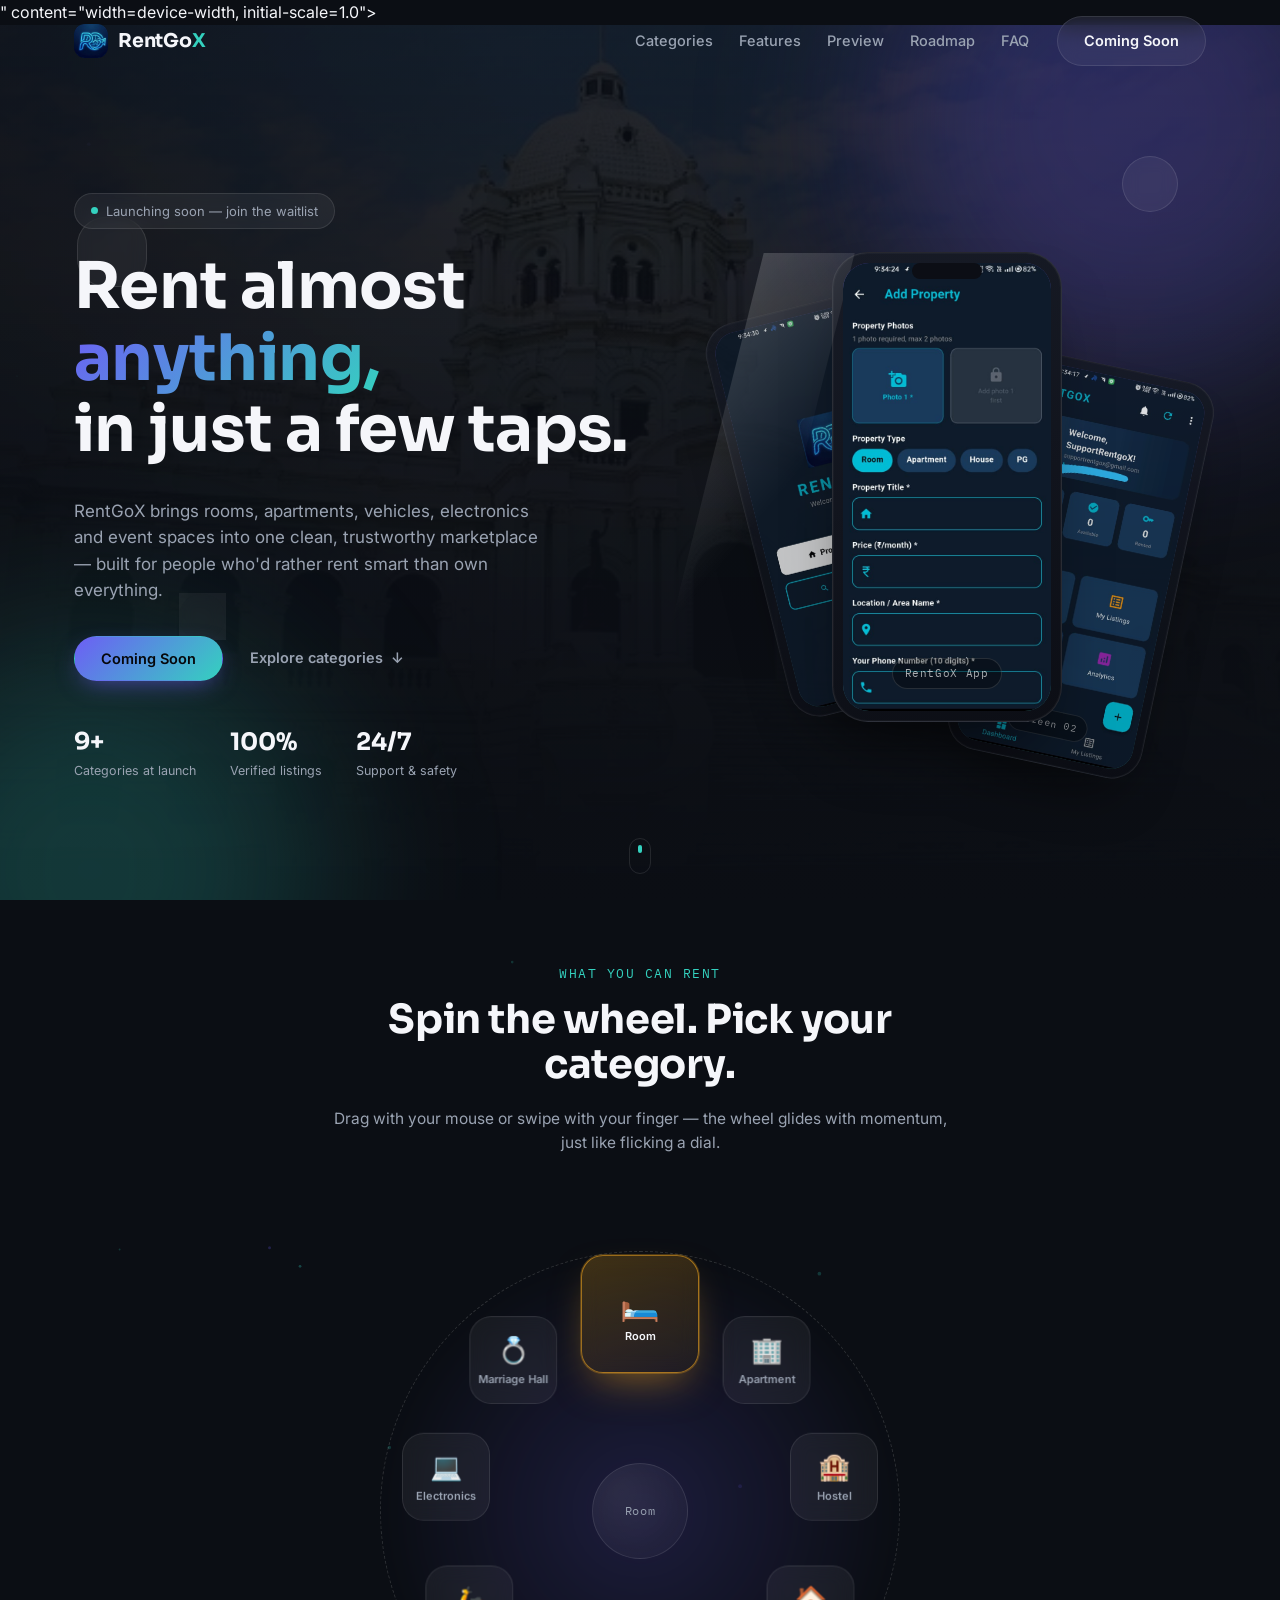
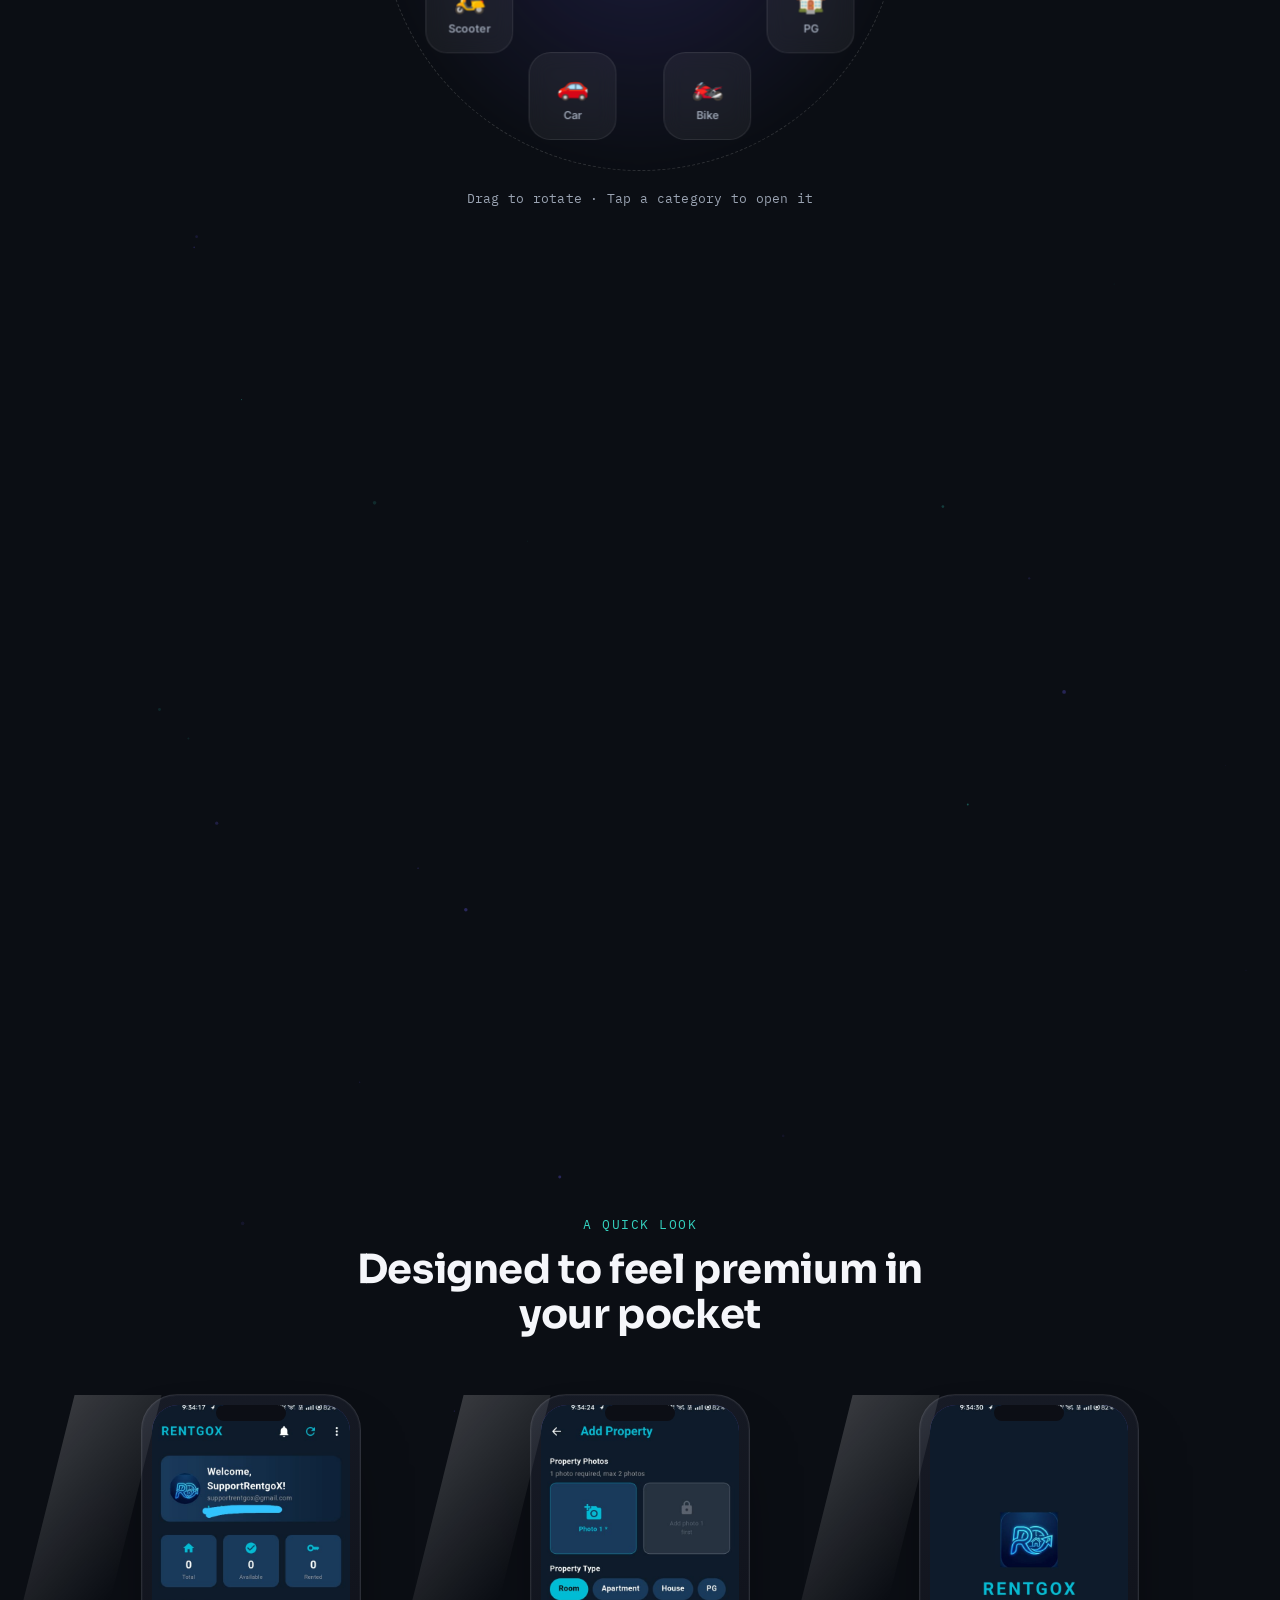
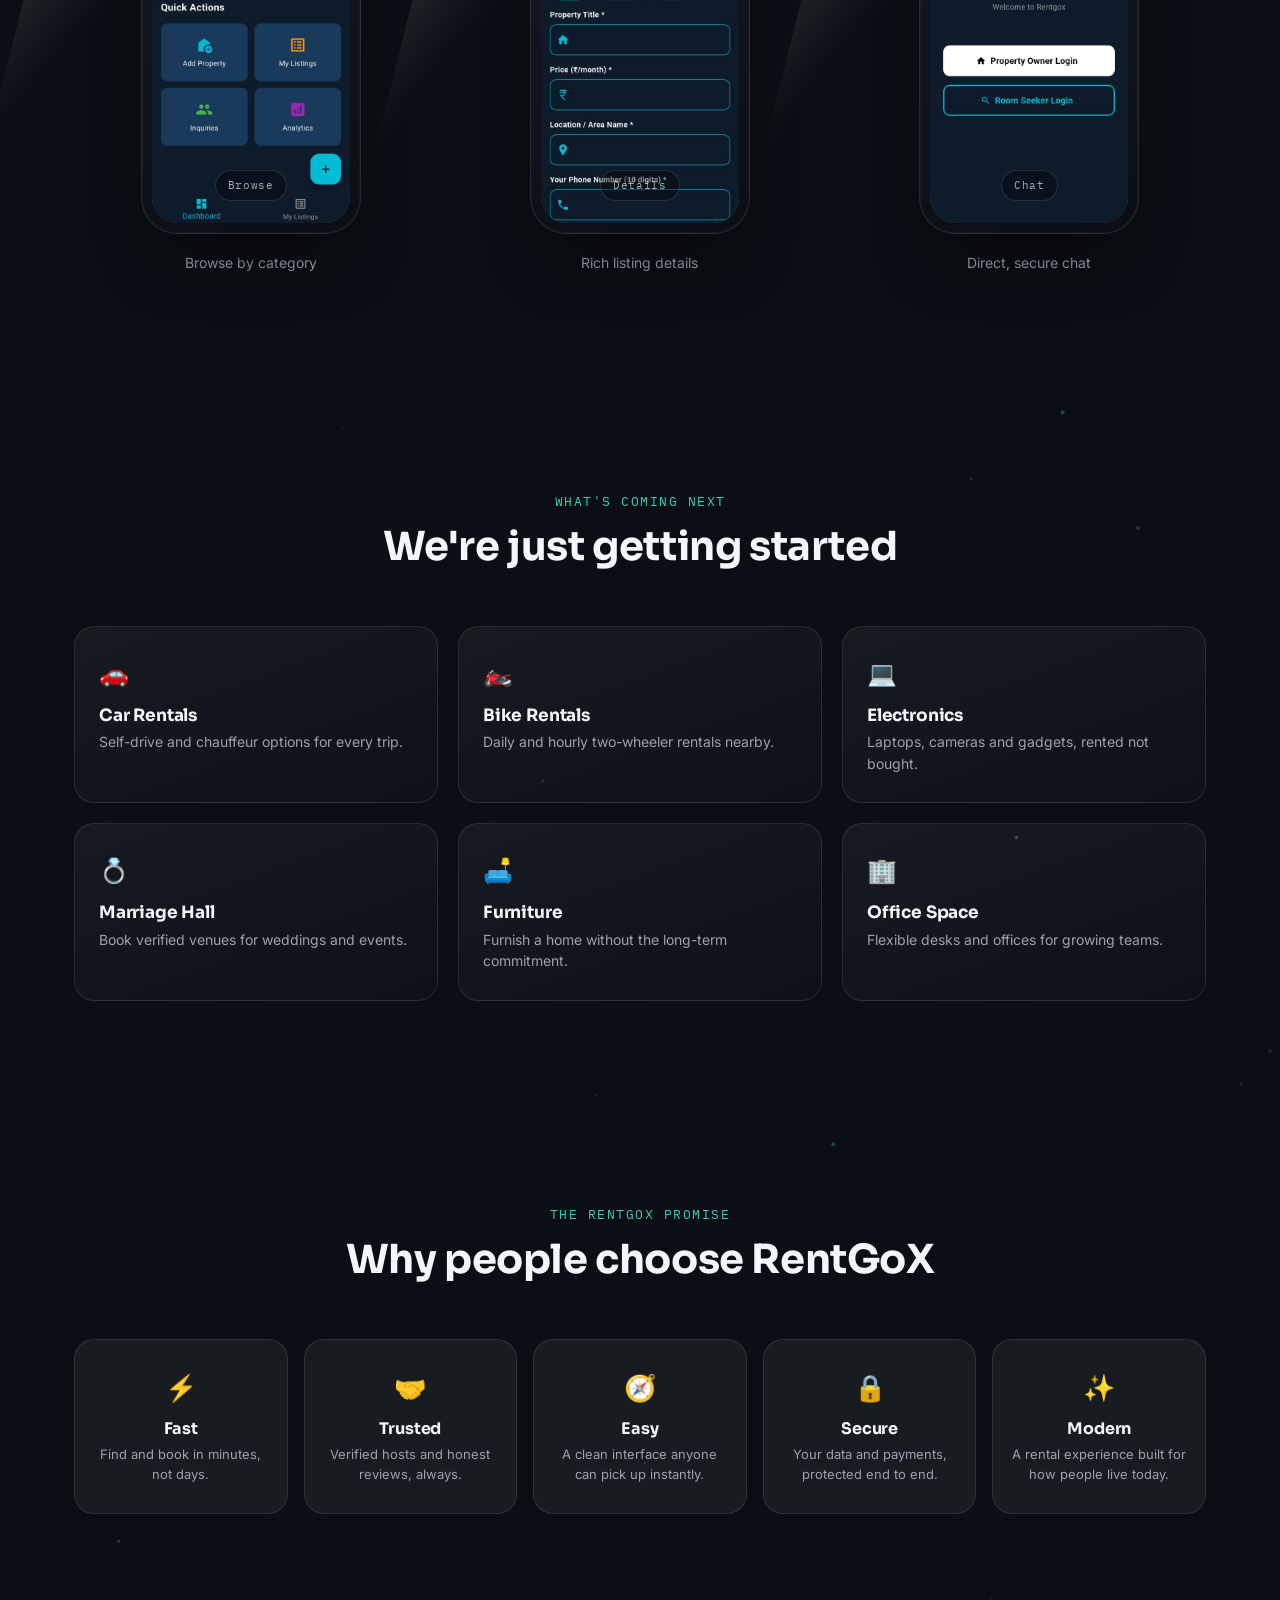
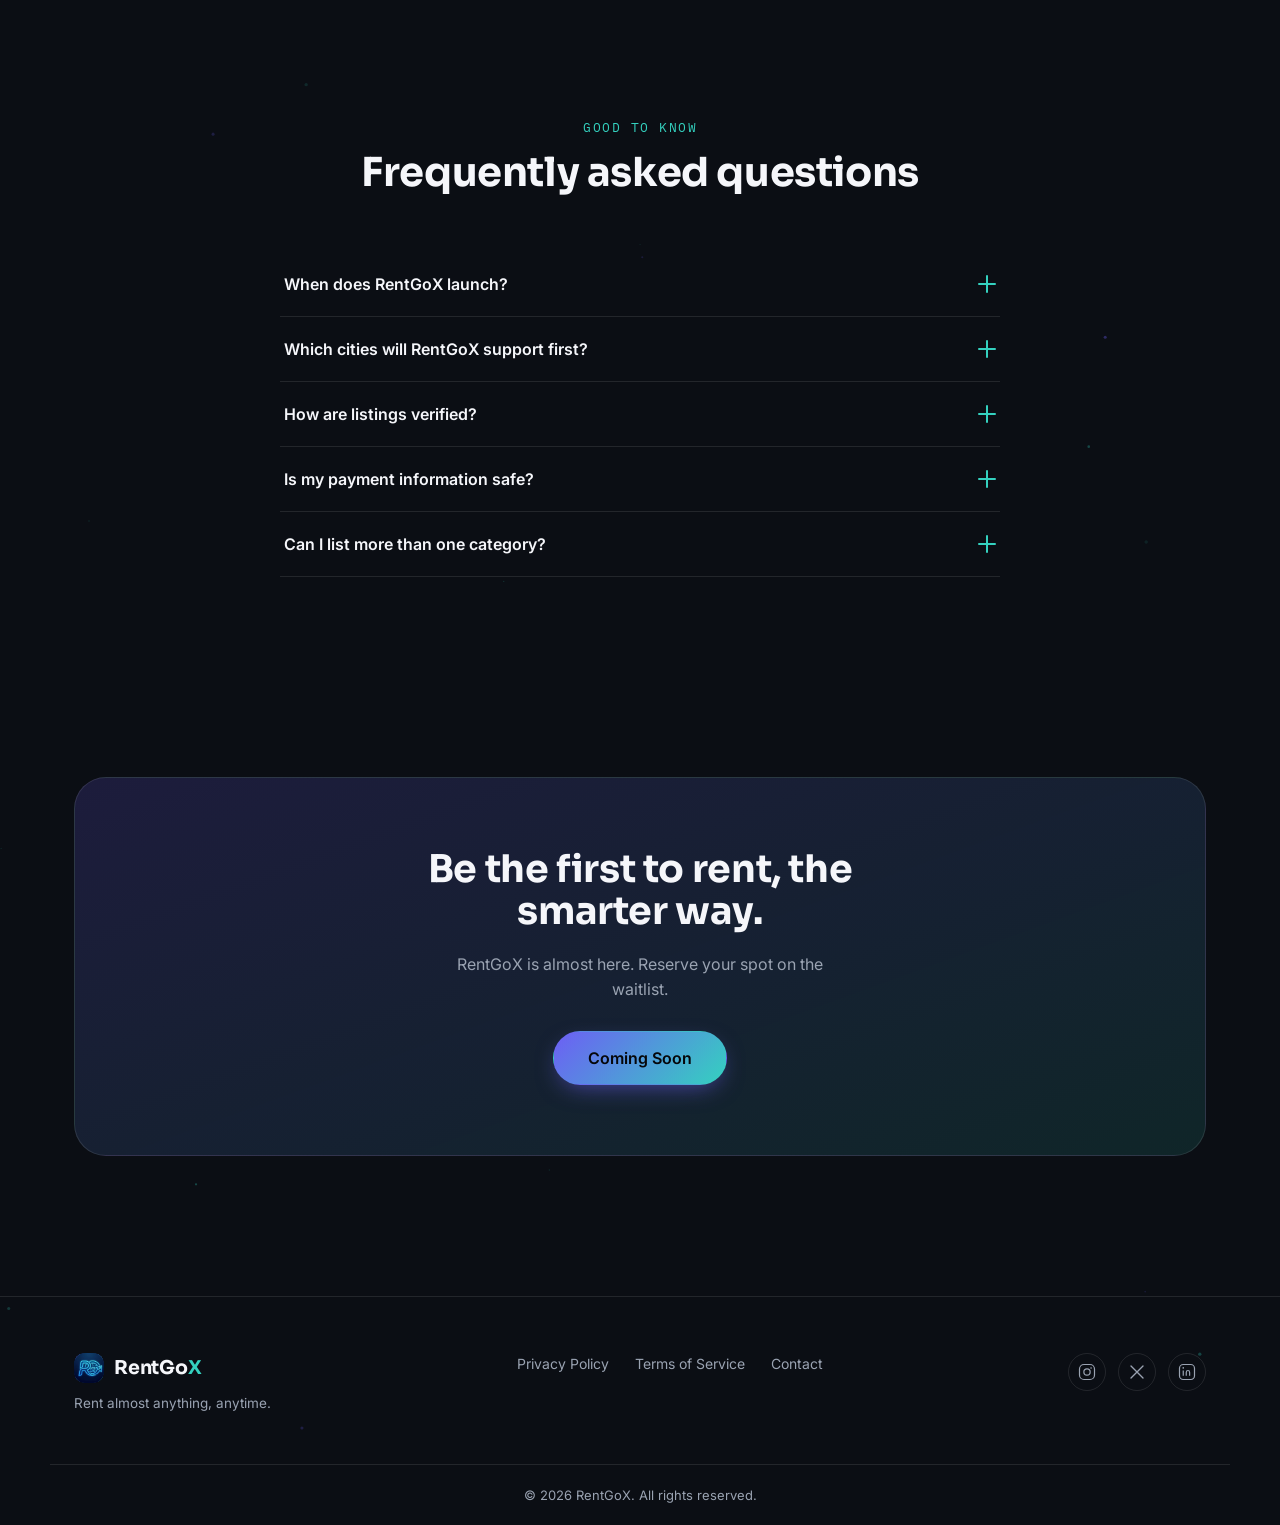
==== commit 7672fdfa: "Add Google search Console verification" ====
--- a/index.html
+++ b/index.html
@@ -2,7 +2,7 @@
 <html lang="en">
 <head>
 <meta charset="UTF-8">
-<meta name="viewport" content="width=device-width, initial-scale=1.0">
+<meta name="google-site-verification" content="hXKZpa_9-O8X3uZ1noYfO5XUz25LiFvoCK8vuxUqFOk" />" content="width=device-width, initial-scale=1.0">
 <title>RentGoX — Rent Anything, Anytime</title>
 <meta name="description" content="RentGoX is the all-in-one rental marketplace for rooms, apartments, vehicles, electronics and more. Coming soon.">
 <meta name="theme-color" content="#0B0E14">
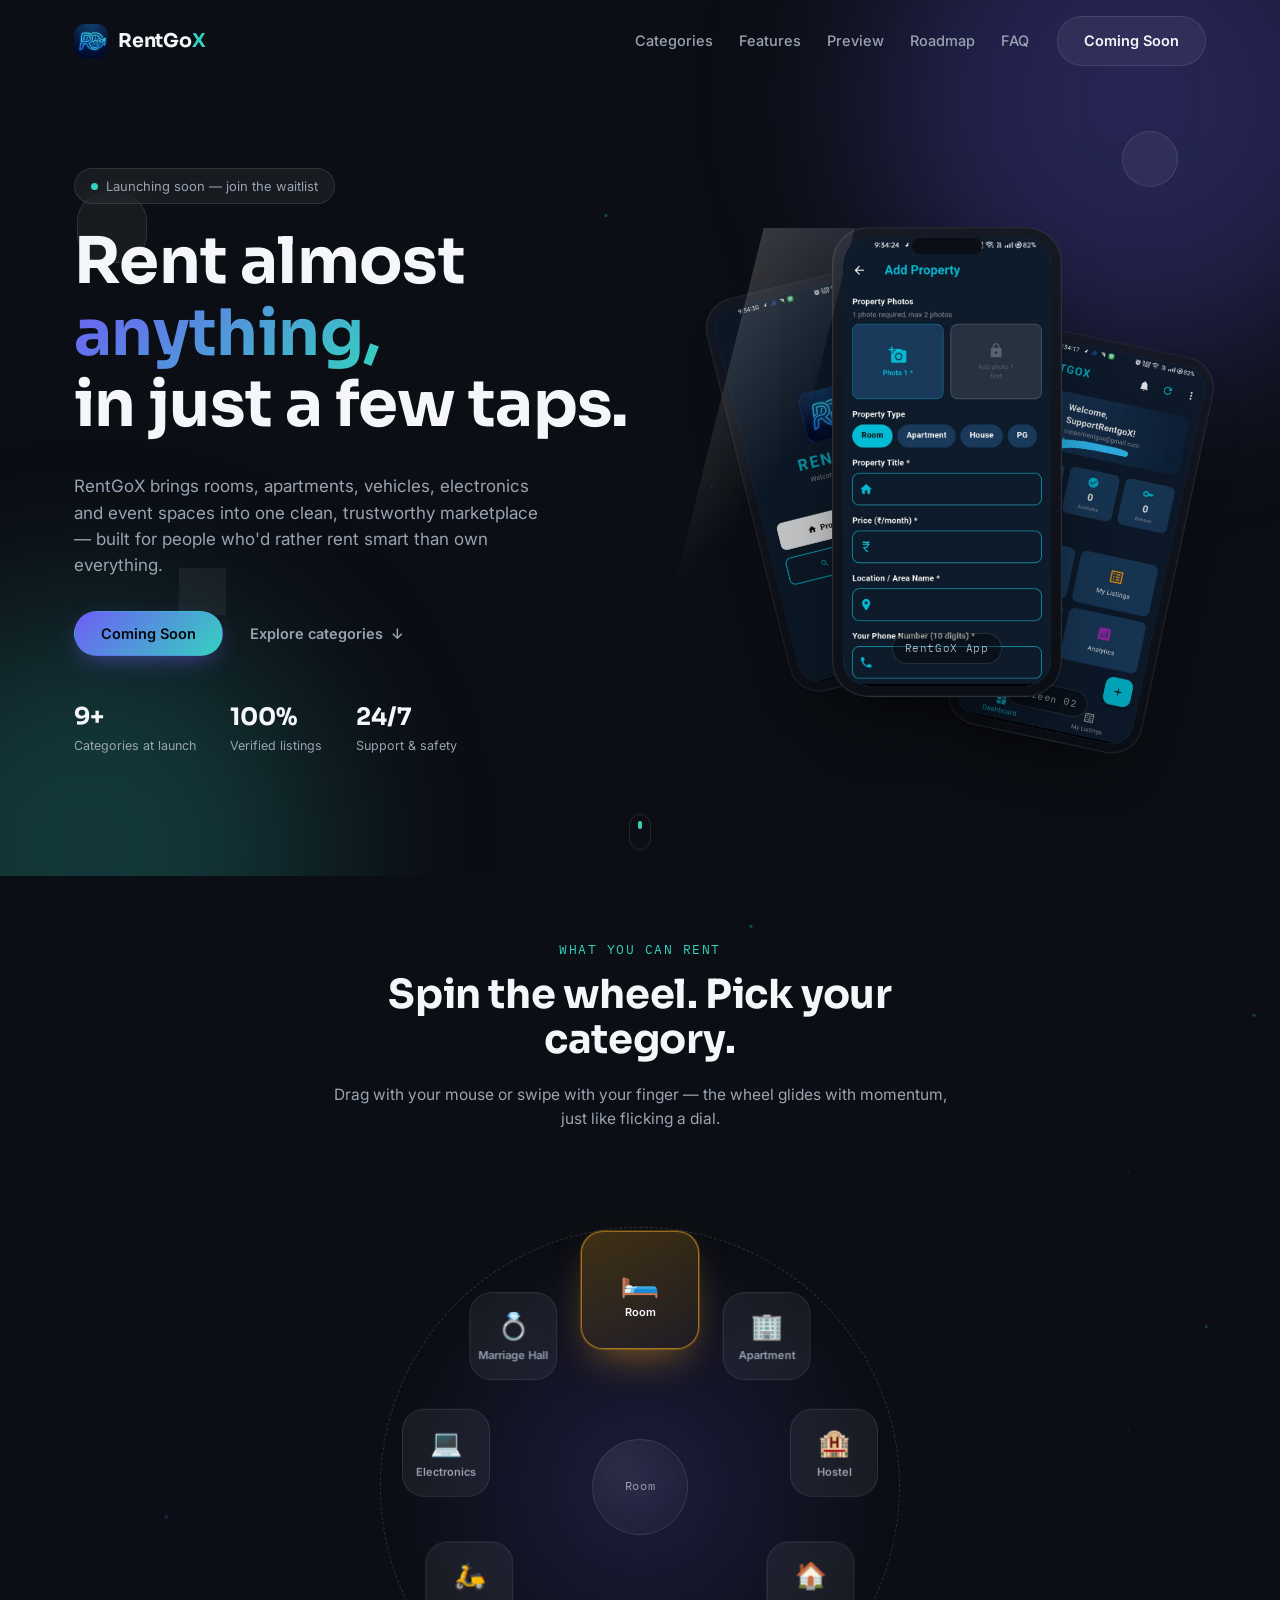
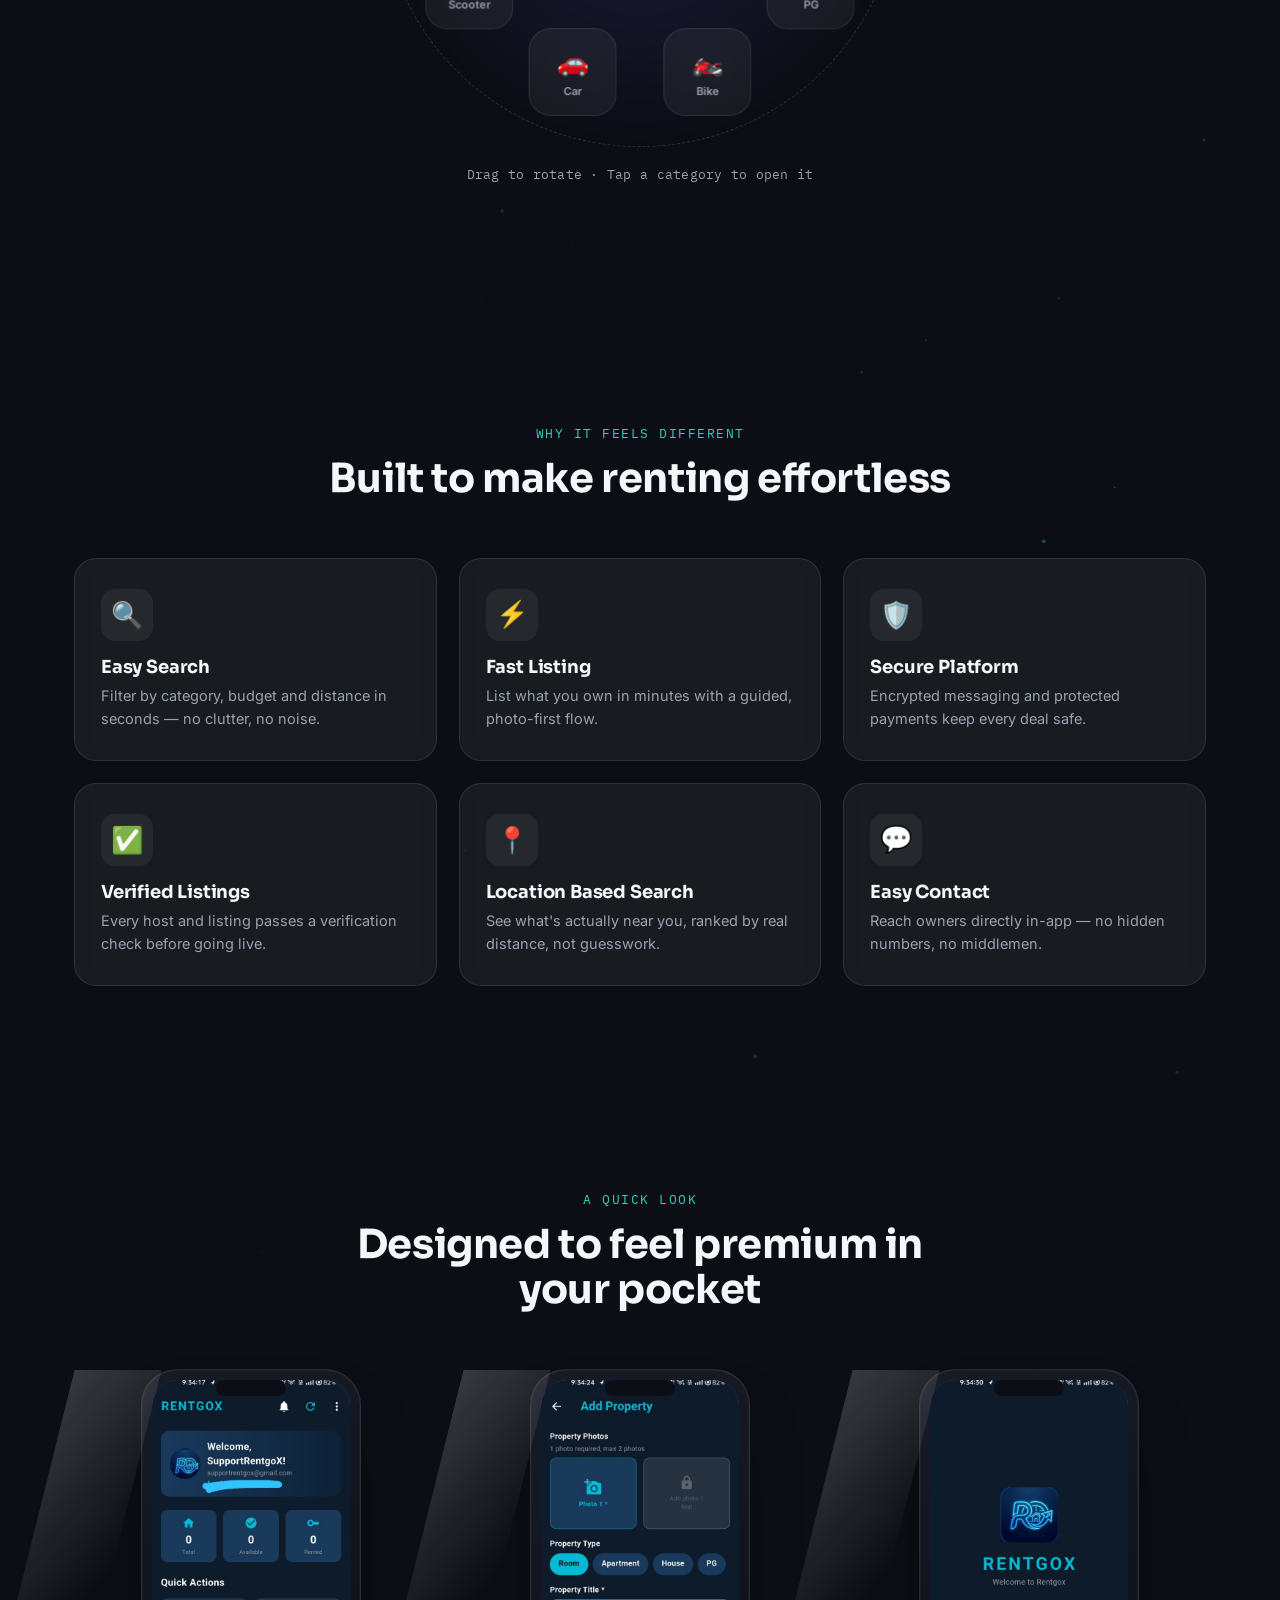
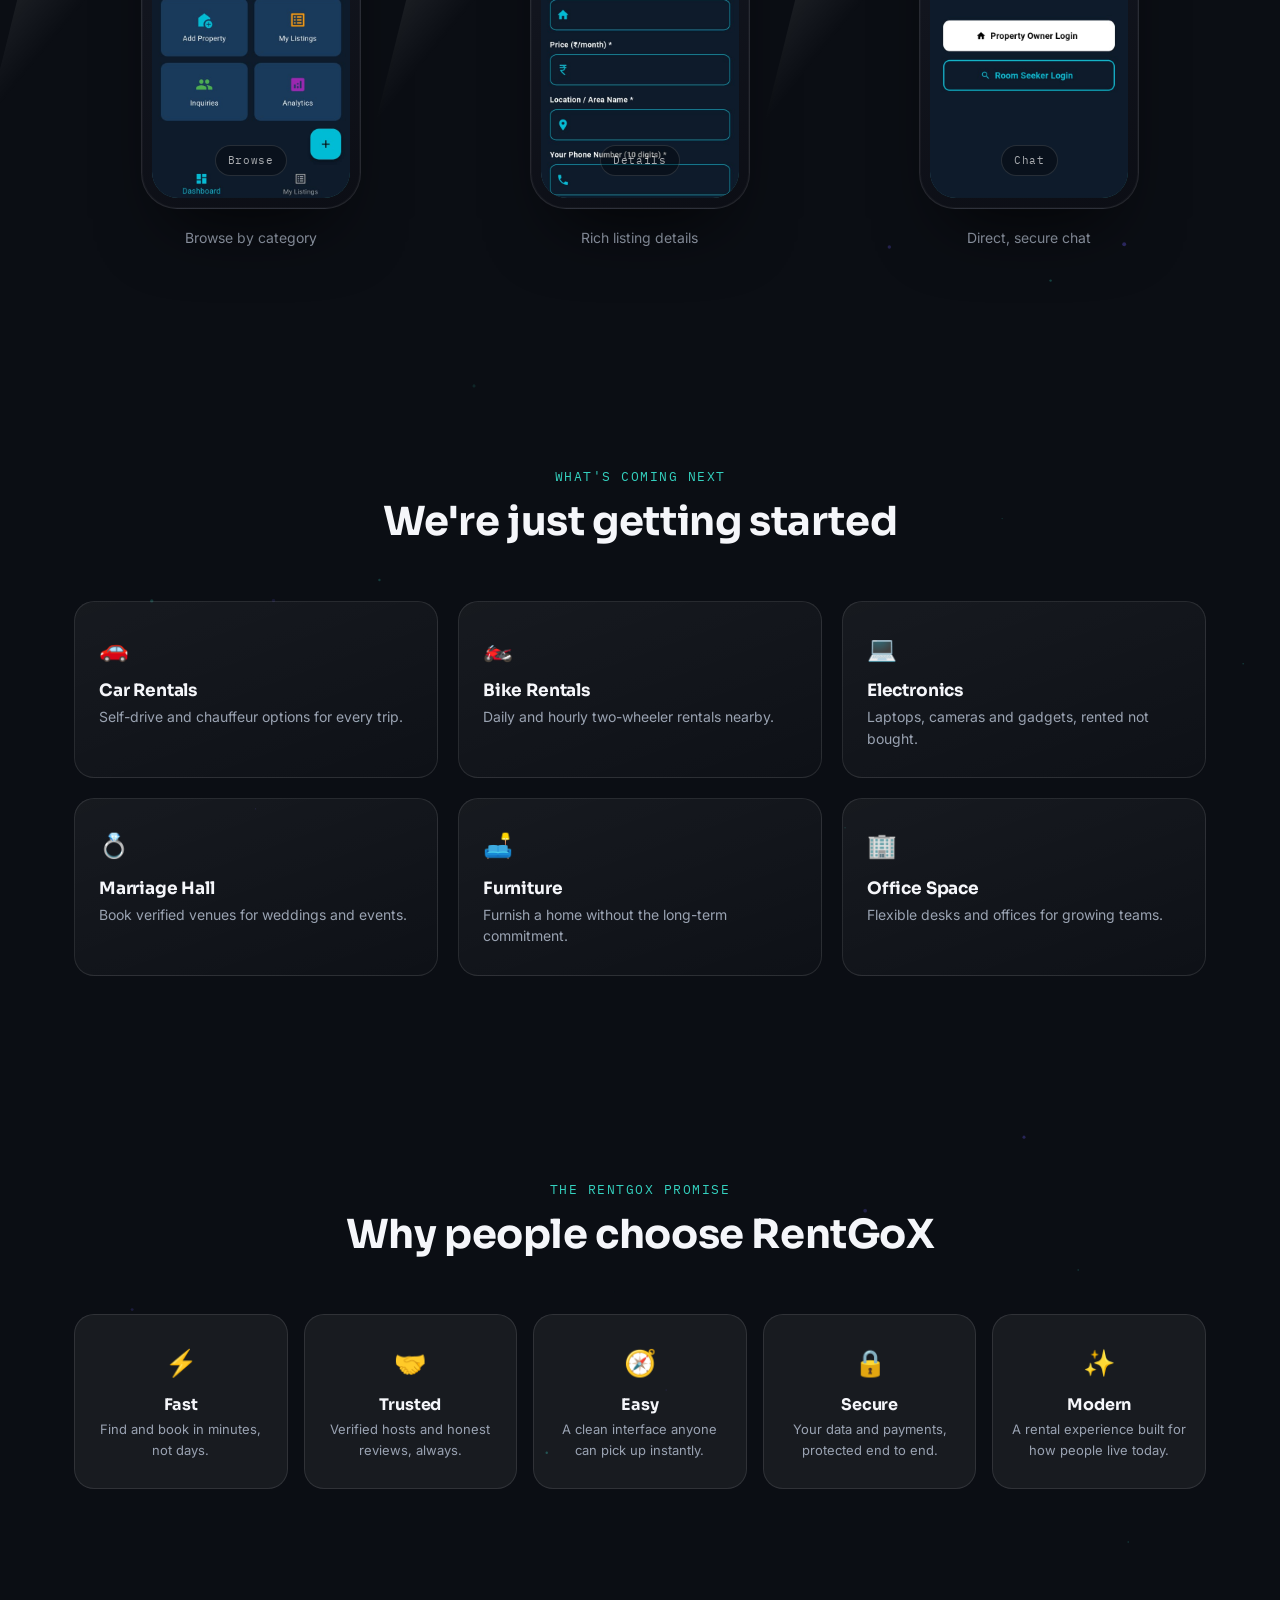
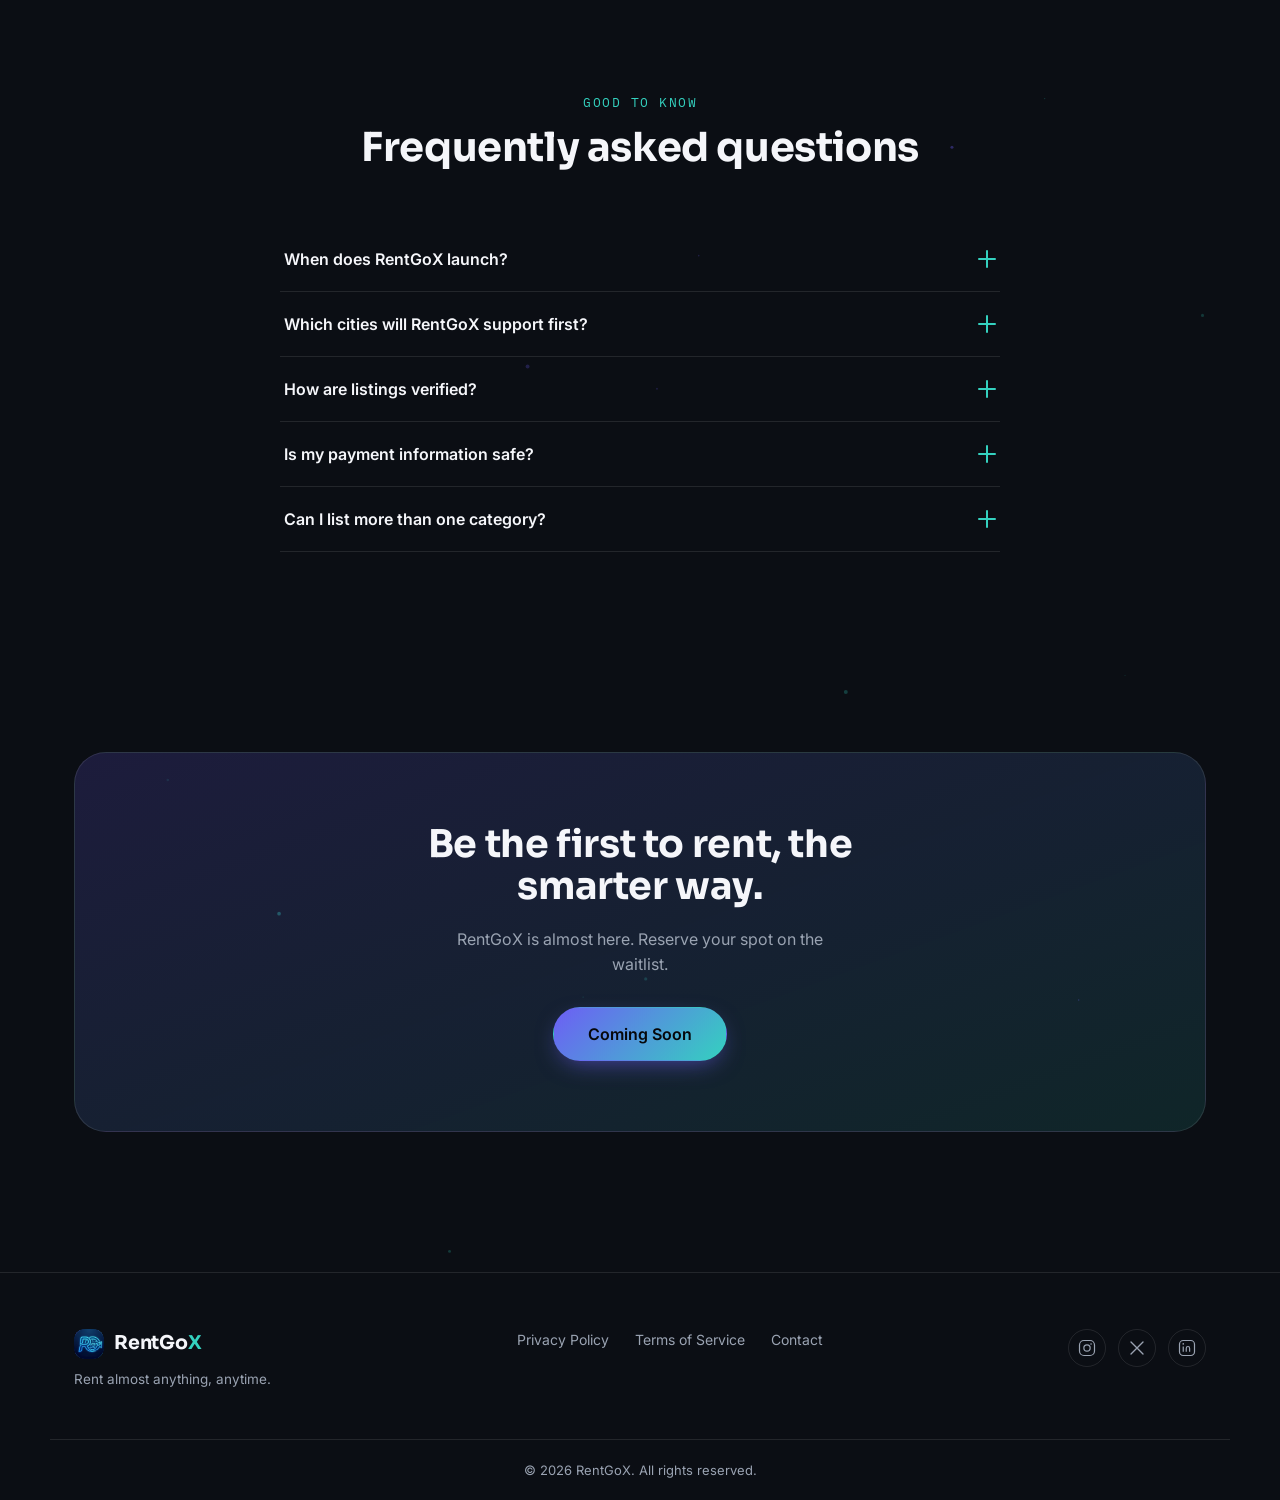
==== commit 9febaf96: "Add Google Search Console verification" ====
--- a/index.html
+++ b/index.html
@@ -2,10 +2,10 @@
 <html lang="en">
 <head>
 <meta charset="UTF-8">
-<meta name="google-site-verification" content="hXKZpa_9-O8X3uZ1noYfO5XUz25LiFvoCK8vuxUqFOk" />" content="width=device-width, initial-scale=1.0">
+<meta name="viewport" content="width=device-width, initial-scale=1.0">
 <title>RentGoX — Rent Anything, Anytime</title>
 <meta name="description" content="RentGoX is the all-in-one rental marketplace for rooms, apartments, vehicles, electronics and more. Coming soon.">
-<meta name="theme-color" content="#0B0E14">
+<meta name="google-site-verification" content="hXKZpa_9-O8X3uZ1noYfO5XUz25LiFvoCK8vuxUqFOk" />
 
 <!-- Open Graph -->
 <meta property="og:title" content="RentGoX — Rent Anything, Anytime">
@@ -73,13 +73,6 @@
 
     <!-- ===================== HERO ===================== -->
     <section class="hero" id="hero">
-      <!-- Background photo slideshow: drop images at assets/images/hero-bg-1.jpg .. hero-bg-4.jpg -->
-      <div class="hero-bg" id="hero-bg">
-        <img class="hero-bg-slide is-active" data-slide="0" src="assets/images/hero-bg-1.jpg" alt="" onerror="this.style.display='none'; this.dataset.failed='true';">
-        <img class="hero-bg-slide" data-slide="1" src="assets/images/hero-bg-2.jpg" alt="" onerror="this.style.display='none'; this.dataset.failed='true';">
-        <img class="hero-bg-slide" data-slide="2" src="assets/images/hero-bg-3.jpg" alt="" onerror="this.style.display='none'; this.dataset.failed='true';">
-        <img class="hero-bg-slide" data-slide="3" src="assets/images/hero-bg-4.jpg" alt="" onerror="this.style.display='none'; this.dataset.failed='true';">
-      </div>
       <div class="hero-glow hero-glow-a"></div>
       <div class="hero-glow hero-glow-b"></div>
       <div class="floating-shape shape-1" aria-hidden="true"></div>
@@ -472,4 +465,4 @@
 
   <script src="js/script.js"></script>
 </body>
-</html>+</html>
